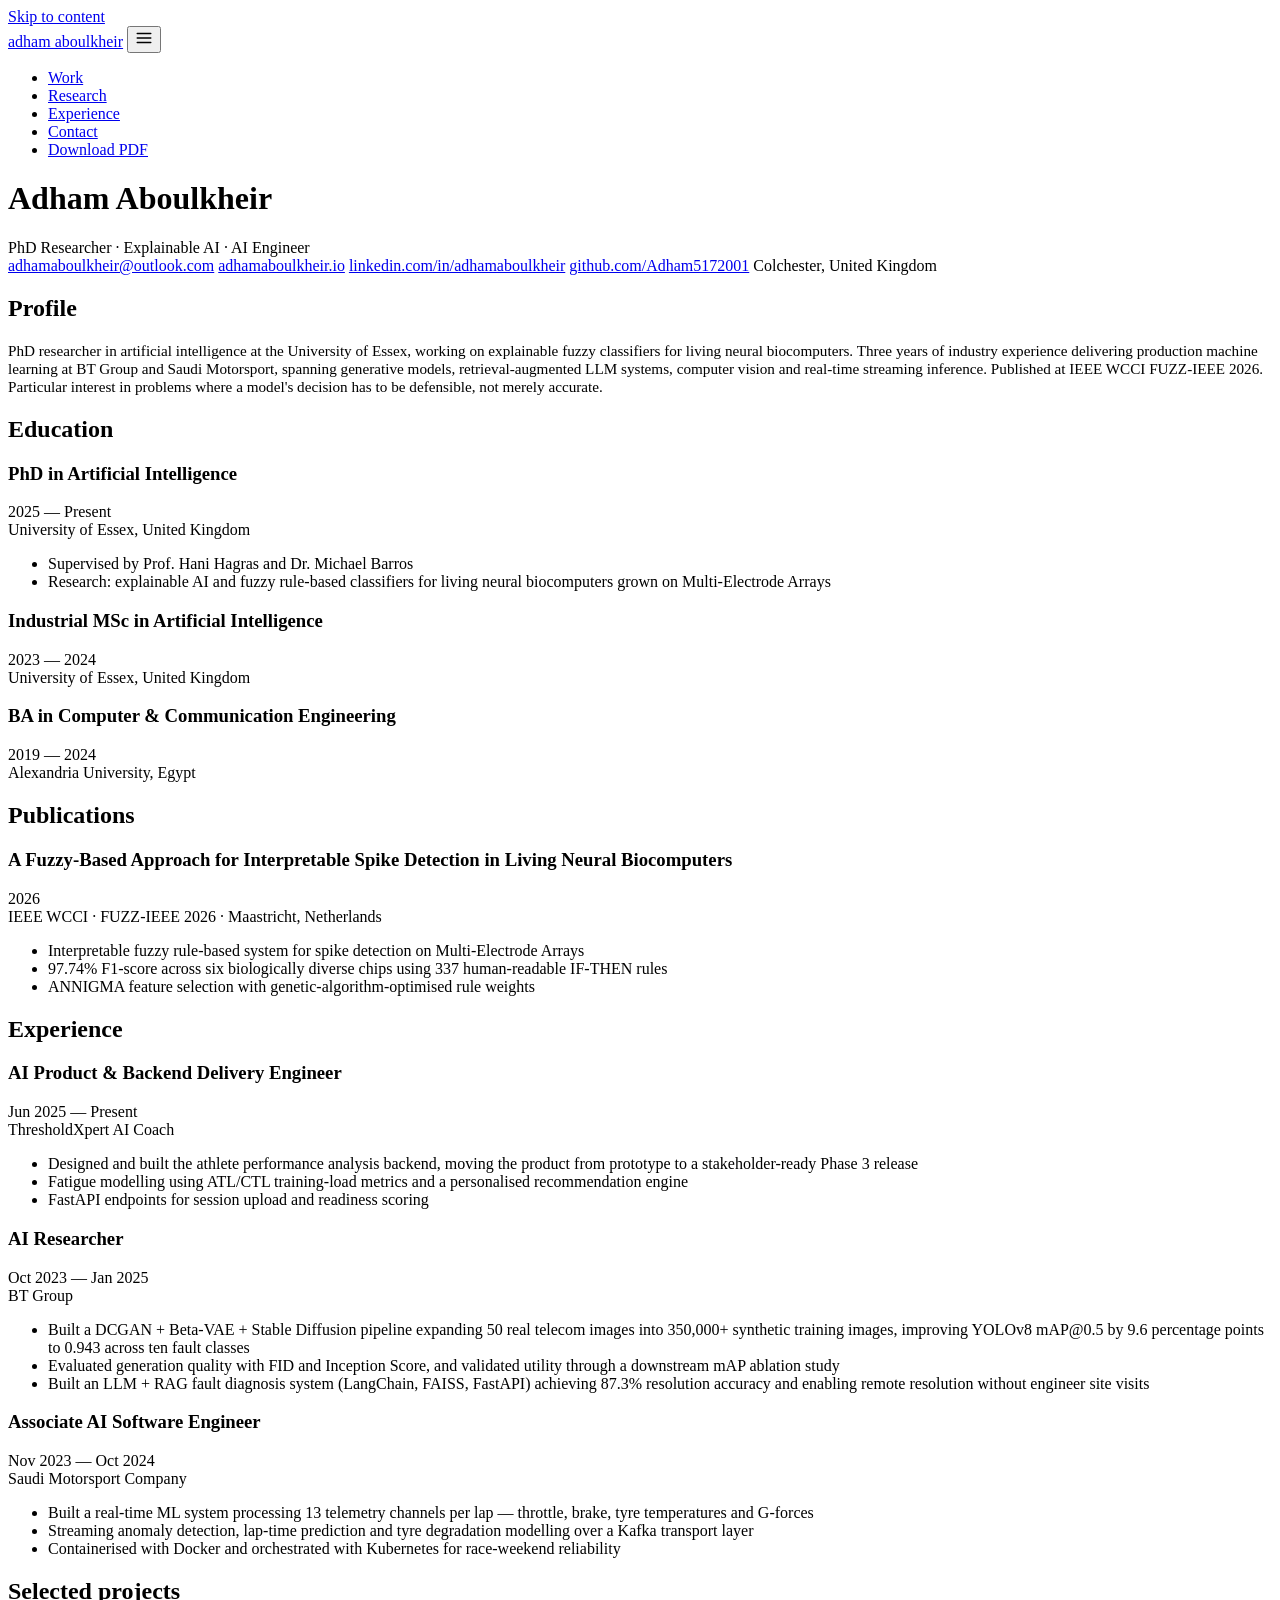
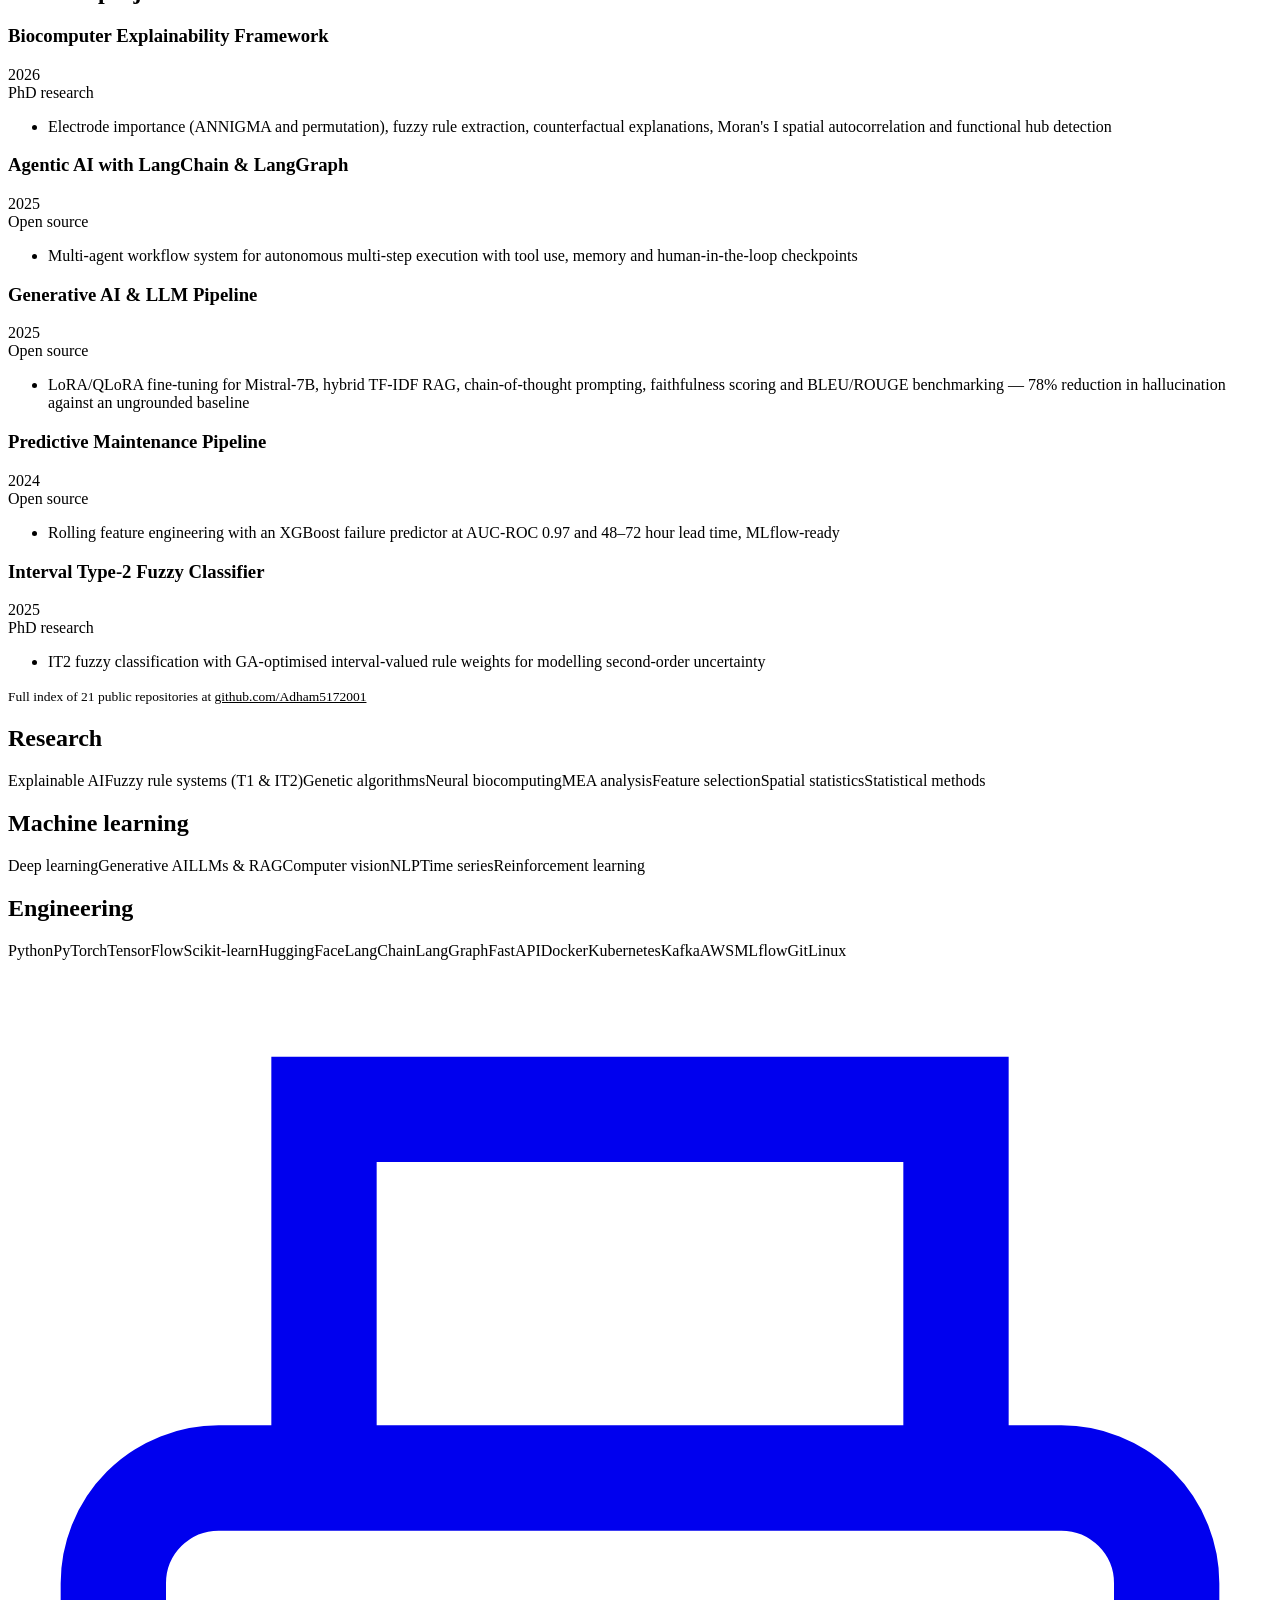
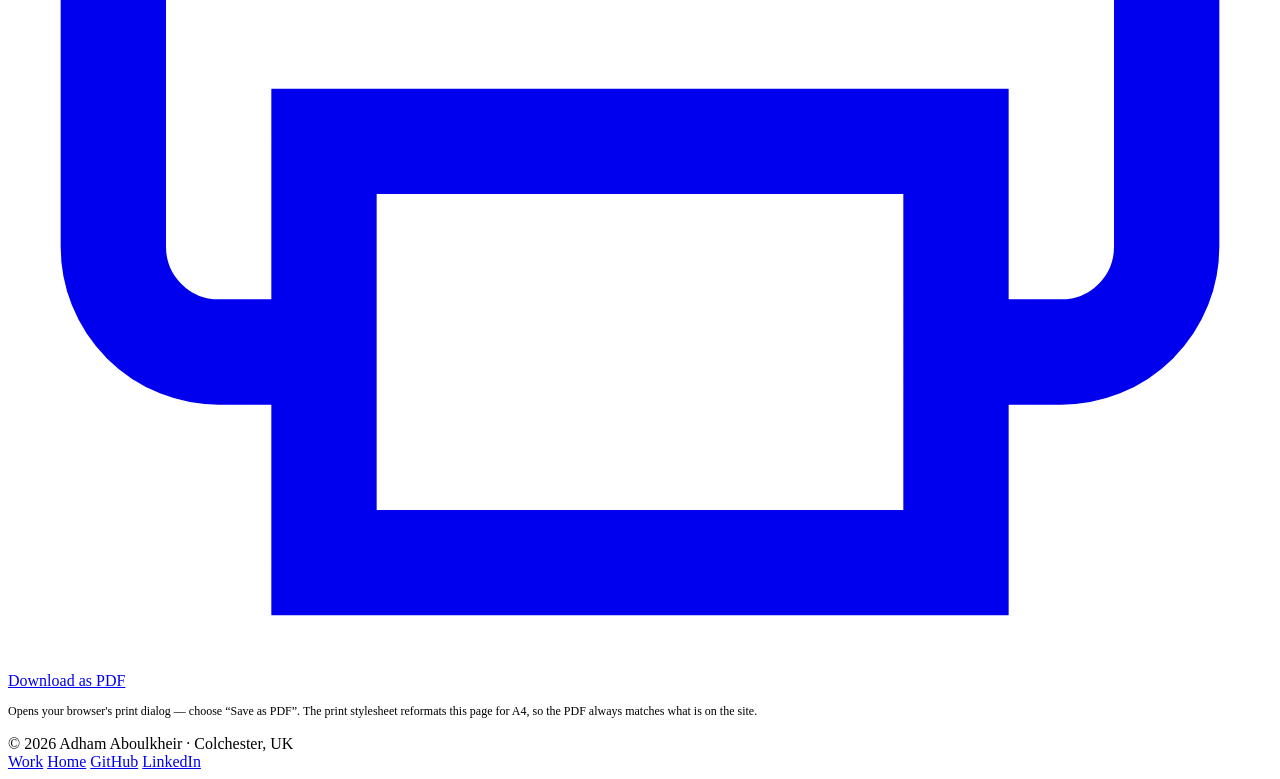
==== cv.html @ c164746c "Add portfolio site — root pages" ====
<!DOCTYPE html>
<html lang="en">
<head>
<meta charset="utf-8">
<meta name="viewport" content="width=device-width, initial-scale=1">
<title>Curriculum Vitae — Adham Aboulkheir</title>
<meta name="description" content="Curriculum vitae of Adham Aboulkheir — PhD researcher in explainable AI at the University of Essex, previously BT Group and Saudi Motorsport.">
<link rel="canonical" href="https://adhamaboulkheir.io/cv.html">
<meta name="theme-color" content="#0a0a0b">
<meta property="og:type" content="profile">
<meta property="og:title" content="Curriculum Vitae — Adham Aboulkheir">
<meta property="og:description" content="PhD researcher in explainable AI, University of Essex. Previously BT Group and Saudi Motorsport.">
<meta property="og:url" content="https://adhamaboulkheir.io/cv.html">
<meta property="og:image" content="https://adhamaboulkheir.io/assets/og.png">
<meta name="twitter:card" content="summary_large_image">
<link rel="icon" href="assets/favicon.svg" type="image/svg+xml">
<link rel="preconnect" href="https://fonts.googleapis.com">
<link rel="preconnect" href="https://fonts.gstatic.com" crossorigin>
<link href="https://fonts.googleapis.com/css2?family=Archivo:wght@700;800&family=Inter:wght@400;500;600&family=JetBrains+Mono:wght@400;500&display=swap" rel="stylesheet">
<link rel="stylesheet" href="assets/style.css">
</head>
<body>
<a class="skip" href="#main">Skip to content</a>

<header class="nav">
  <div class="wrap nav-in">
    <a class="logo" href="index.html"><span class="dot"></span>adham aboulkheir</a>
    <button class="burger" aria-label="Toggle menu" aria-expanded="false">
      <svg width="18" height="18" viewBox="0 0 24 24" fill="none" stroke="currentColor" stroke-width="2" stroke-linecap="round"><path d="M3 6h18M3 12h18M3 18h18"/></svg>
    </button>
    <ul class="nav-links">
      <li><a href="index.html#work">Work</a></li>
      <li><a href="index.html#research">Research</a></li>
      <li><a href="index.html#experience">Experience</a></li>
      <li><a href="index.html#contact">Contact</a></li>
      <li><a class="nav-cta" href="#" id="printcv">Download PDF</a></li>
    </ul>
  </div>
</header>

<main id="main" class="wrap cv">

  <div class="cv__head">
    <div>
      <h1>Adham Aboulkheir</h1>
      <div class="sub">PhD Researcher · Explainable AI · AI Engineer</div>
    </div>
    <div class="cv__contact">
      <a href="mailto:adhamaboulkheir@outlook.com">adhamaboulkheir@outlook.com</a>
      <a href="https://adhamaboulkheir.io">adhamaboulkheir.io</a>
      <a href="https://www.linkedin.com/in/adhamaboulkheir">linkedin.com/in/adhamaboulkheir</a>
      <a href="https://github.com/Adham5172001">github.com/Adham5172001</a>
      <span>Colchester, United Kingdom</span>
    </div>
  </div>

  <!-- PROFILE -->
  <section class="cv__grid">
    <h2>Profile</h2>
    <div>
      <p style="color:var(--ink-2);font-size:15.2px">PhD researcher in artificial intelligence at the University of Essex, working on explainable fuzzy classifiers for living neural biocomputers. Three years of industry experience delivering production machine learning at BT Group and Saudi Motorsport, spanning generative models, retrieval-augmented LLM systems, computer vision and real-time streaming inference. Published at IEEE WCCI FUZZ-IEEE 2026. Particular interest in problems where a model's decision has to be defensible, not merely accurate.</p>
    </div>
  </section>

  <!-- EDUCATION -->
  <section class="cv__grid">
    <h2>Education</h2>
    <div>
      <div class="cv__entry">
        <div class="top"><h3>PhD in Artificial Intelligence</h3><span class="when">2025 — Present</span></div>
        <div class="org">University of Essex, United Kingdom</div>
        <ul>
          <li>Supervised by Prof. Hani Hagras and Dr. Michael Barros</li>
          <li>Research: explainable AI and fuzzy rule-based classifiers for living neural biocomputers grown on Multi-Electrode Arrays</li>
        </ul>
      </div>
      <div class="cv__entry">
        <div class="top"><h3>Industrial MSc in Artificial Intelligence</h3><span class="when">2023 — 2024</span></div>
        <div class="org">University of Essex, United Kingdom</div>
      </div>
      <div class="cv__entry">
        <div class="top"><h3>BA in Computer &amp; Communication Engineering</h3><span class="when">2019 — 2024</span></div>
        <div class="org">Alexandria University, Egypt</div>
      </div>
    </div>
  </section>

  <!-- PUBLICATIONS -->
  <section class="cv__grid">
    <h2>Publications</h2>
    <div>
      <div class="cv__entry">
        <div class="top"><h3>A Fuzzy-Based Approach for Interpretable Spike Detection in Living Neural Biocomputers</h3><span class="when">2026</span></div>
        <div class="org">IEEE WCCI · FUZZ-IEEE 2026 · Maastricht, Netherlands</div>
        <ul>
          <li>Interpretable fuzzy rule-based system for spike detection on Multi-Electrode Arrays</li>
          <li>97.74% F1-score across six biologically diverse chips using 337 human-readable IF-THEN rules</li>
          <li>ANNIGMA feature selection with genetic-algorithm-optimised rule weights</li>
        </ul>
      </div>
    </div>
  </section>

  <!-- EXPERIENCE -->
  <section class="cv__grid">
    <h2>Experience</h2>
    <div>
      <div class="cv__entry">
        <div class="top"><h3>AI Product &amp; Backend Delivery Engineer</h3><span class="when">Jun 2025 — Present</span></div>
        <div class="org">ThresholdXpert AI Coach</div>
        <ul>
          <li>Designed and built the athlete performance analysis backend, moving the product from prototype to a stakeholder-ready Phase 3 release</li>
          <li>Fatigue modelling using ATL/CTL training-load metrics and a personalised recommendation engine</li>
          <li>FastAPI endpoints for session upload and readiness scoring</li>
        </ul>
      </div>

      <div class="cv__entry">
        <div class="top"><h3>AI Researcher</h3><span class="when">Oct 2023 — Jan 2025</span></div>
        <div class="org">BT Group</div>
        <ul>
          <li>Built a DCGAN + Beta-VAE + Stable Diffusion pipeline expanding 50 real telecom images into 350,000+ synthetic training images, improving YOLOv8 mAP@0.5 by 9.6 percentage points to 0.943 across ten fault classes</li>
          <li>Evaluated generation quality with FID and Inception Score, and validated utility through a downstream mAP ablation study</li>
          <li>Built an LLM + RAG fault diagnosis system (LangChain, FAISS, FastAPI) achieving 87.3% resolution accuracy and enabling remote resolution without engineer site visits</li>
        </ul>
      </div>

      <div class="cv__entry">
        <div class="top"><h3>Associate AI Software Engineer</h3><span class="when">Nov 2023 — Oct 2024</span></div>
        <div class="org">Saudi Motorsport Company</div>
        <ul>
          <li>Built a real-time ML system processing 13 telemetry channels per lap — throttle, brake, tyre temperatures and G-forces</li>
          <li>Streaming anomaly detection, lap-time prediction and tyre degradation modelling over a Kafka transport layer</li>
          <li>Containerised with Docker and orchestrated with Kubernetes for race-weekend reliability</li>
        </ul>
      </div>
    </div>
  </section>

  <!-- SELECTED PROJECTS -->
  <section class="cv__grid">
    <h2>Selected projects</h2>
    <div>
      <div class="cv__entry">
        <div class="top"><h3>Biocomputer Explainability Framework</h3><span class="when">2026</span></div>
        <div class="org">PhD research</div>
        <ul><li>Electrode importance (ANNIGMA and permutation), fuzzy rule extraction, counterfactual explanations, Moran's I spatial autocorrelation and functional hub detection</li></ul>
      </div>
      <div class="cv__entry">
        <div class="top"><h3>Agentic AI with LangChain &amp; LangGraph</h3><span class="when">2025</span></div>
        <div class="org">Open source</div>
        <ul><li>Multi-agent workflow system for autonomous multi-step execution with tool use, memory and human-in-the-loop checkpoints</li></ul>
      </div>
      <div class="cv__entry">
        <div class="top"><h3>Generative AI &amp; LLM Pipeline</h3><span class="when">2025</span></div>
        <div class="org">Open source</div>
        <ul><li>LoRA/QLoRA fine-tuning for Mistral-7B, hybrid TF-IDF RAG, chain-of-thought prompting, faithfulness scoring and BLEU/ROUGE benchmarking — 78% reduction in hallucination against an ungrounded baseline</li></ul>
      </div>
      <div class="cv__entry">
        <div class="top"><h3>Predictive Maintenance Pipeline</h3><span class="when">2024</span></div>
        <div class="org">Open source</div>
        <ul><li>Rolling feature engineering with an XGBoost failure predictor at AUC-ROC 0.97 and 48–72 hour lead time, MLflow-ready</li></ul>
      </div>
      <div class="cv__entry">
        <div class="top"><h3>Interval Type-2 Fuzzy Classifier</h3><span class="when">2025</span></div>
        <div class="org">PhD research</div>
        <ul><li>IT2 fuzzy classification with GA-optimised interval-valued rule weights for modelling second-order uncertainty</li></ul>
      </div>
      <p style="margin-top:18px;color:var(--ink-3);font-size:13.5px">Full index of 21 public repositories at <a href="https://github.com/Adham5172001" style="color:var(--acid)">github.com/Adham5172001</a></p>
    </div>
  </section>

  <!-- SKILLS -->
  <section class="cv__grid">
    <h2>Research</h2>
    <div class="cv__inline">
      <span>Explainable AI</span><span>Fuzzy rule systems (T1 &amp; IT2)</span><span>Genetic algorithms</span><span>Neural biocomputing</span><span>MEA analysis</span><span>Feature selection</span><span>Spatial statistics</span><span>Statistical methods</span>
    </div>
  </section>

  <section class="cv__grid">
    <h2>Machine learning</h2>
    <div class="cv__inline">
      <span>Deep learning</span><span>Generative AI</span><span>LLMs &amp; RAG</span><span>Computer vision</span><span>NLP</span><span>Time series</span><span>Reinforcement learning</span>
    </div>
  </section>

  <section class="cv__grid">
    <h2>Engineering</h2>
    <div class="cv__inline">
      <span>Python</span><span>PyTorch</span><span>TensorFlow</span><span>Scikit-learn</span><span>HuggingFace</span><span>LangChain</span><span>LangGraph</span><span>FastAPI</span><span>Docker</span><span>Kubernetes</span><span>Kafka</span><span>AWS</span><span>MLflow</span><span>Git</span><span>Linux</span>
    </div>
  </section>

  <p class="no-print" style="margin-top:44px">
    <a class="btn btn--fill" href="#" id="printcv2">
      <svg viewBox="0 0 24 24" fill="none" stroke="currentColor" stroke-width="2" stroke-linecap="round"><path d="M6 9V2h12v7M6 18H4a2 2 0 0 1-2-2v-5a2 2 0 0 1 2-2h16a2 2 0 0 1 2 2v5a2 2 0 0 1-2 2h-2M6 14h12v8H6z"/></svg>
      Download as PDF
    </a>
    <span class="mono" style="display:block;margin-top:14px;font-size:12px;color:var(--ink-3)">Opens your browser's print dialog — choose “Save as PDF”. The print stylesheet reformats this page for A4, so the PDF always matches what is on the site.</span>
  </p>

</main>

<footer class="foot">
  <div class="wrap foot__in">
    <span>© <span data-year>2026</span> Adham Aboulkheir · Colchester, UK</span>
    <nav>
      <a href="index.html#work">Work</a>
      <a href="index.html">Home</a>
      <a href="https://github.com/Adham5172001" target="_blank" rel="noopener">GitHub</a>
      <a href="https://www.linkedin.com/in/adhamaboulkheir" target="_blank" rel="noopener">LinkedIn</a>
    </nav>
  </div>
</footer>

<script src="assets/app.js"></script>
<script>
['printcv','printcv2'].forEach(function(id){
  var el = document.getElementById(id);
  if (el) el.addEventListener('click', function(e){ e.preventDefault(); window.print(); });
});
</script>
</body>
</html>
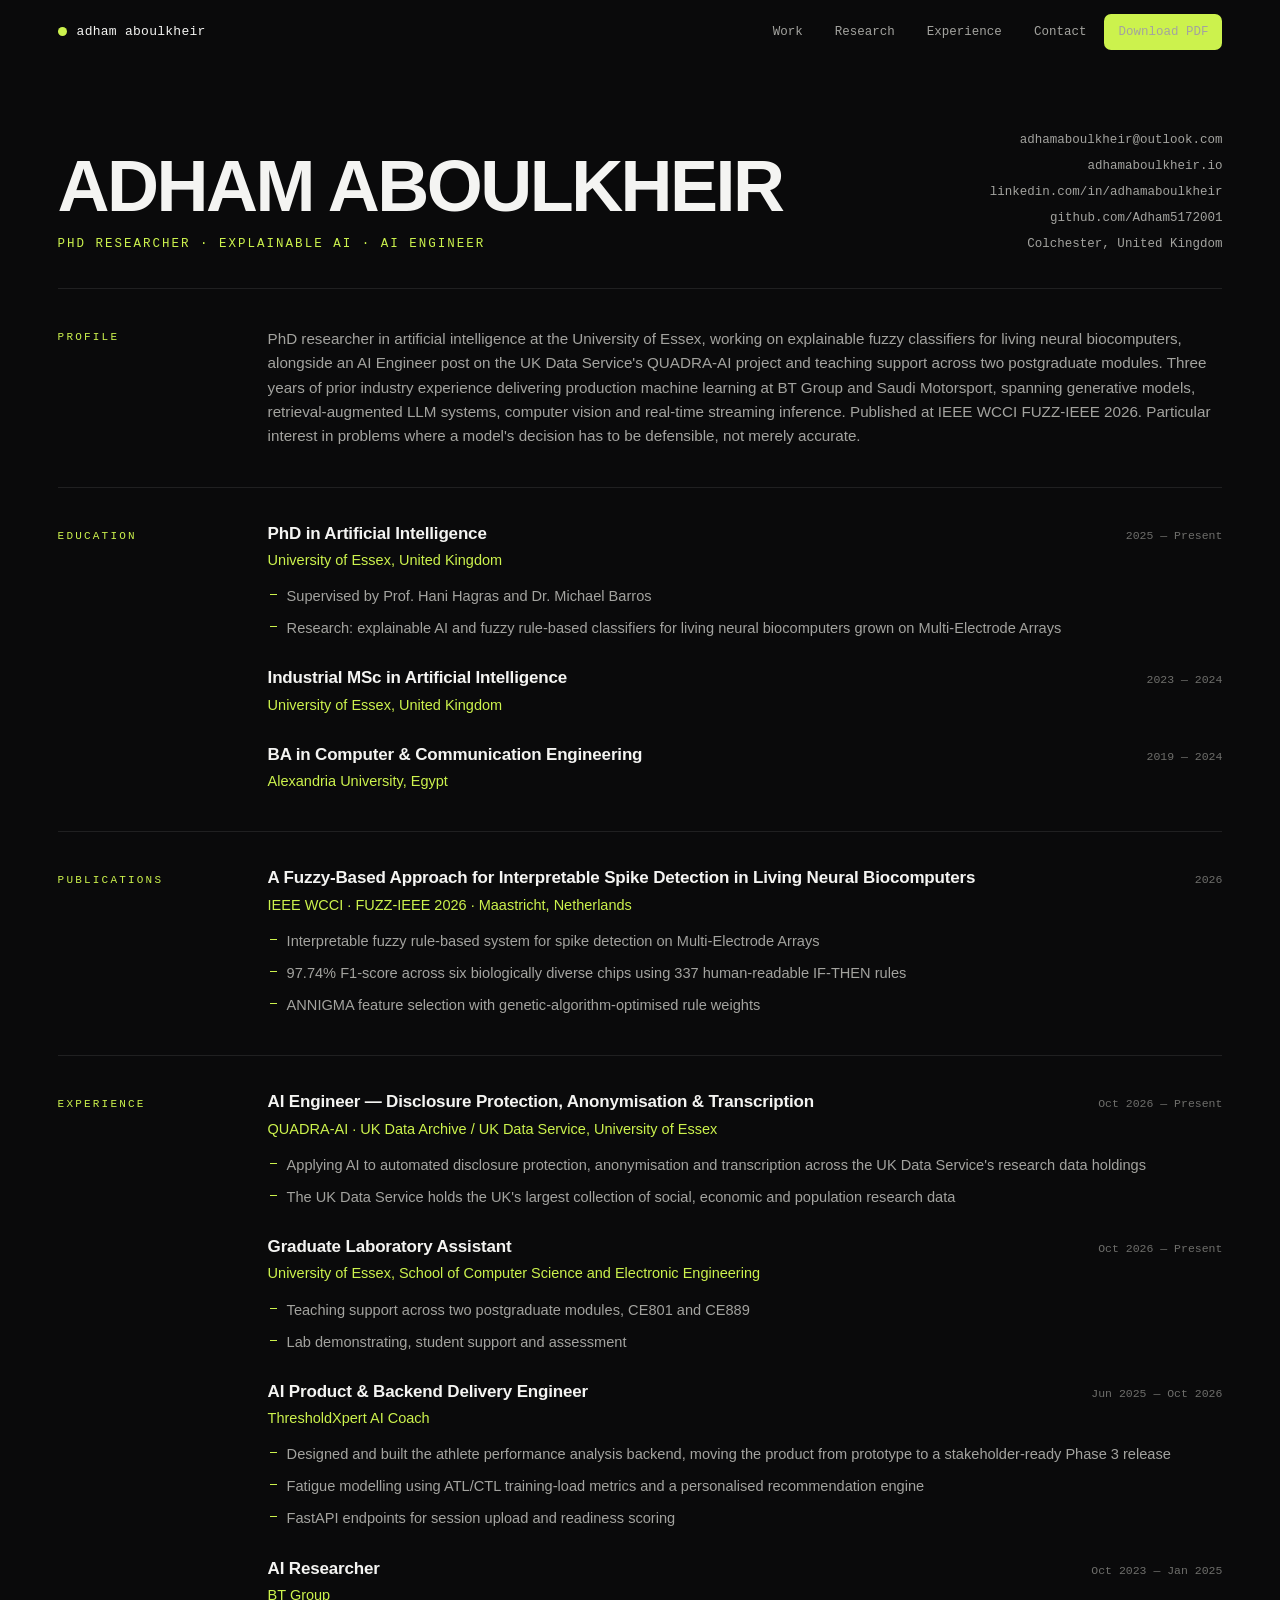
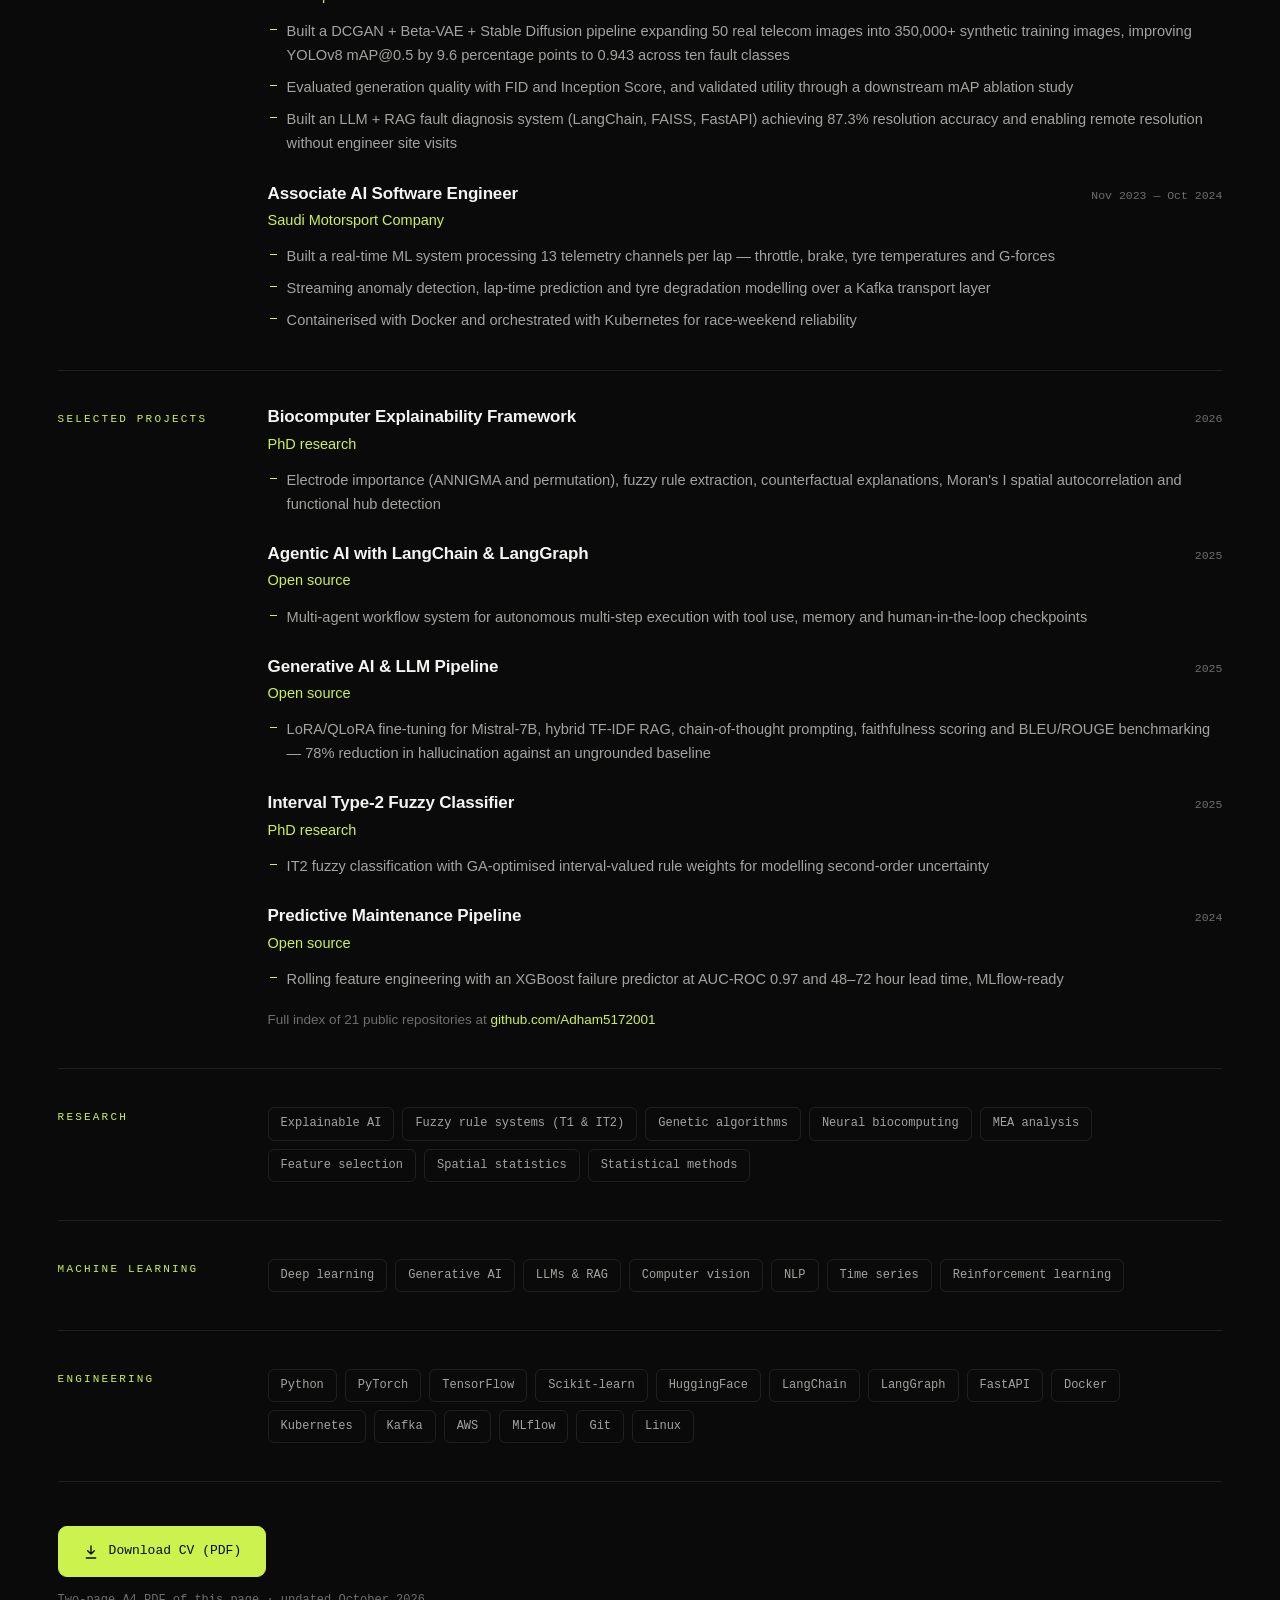
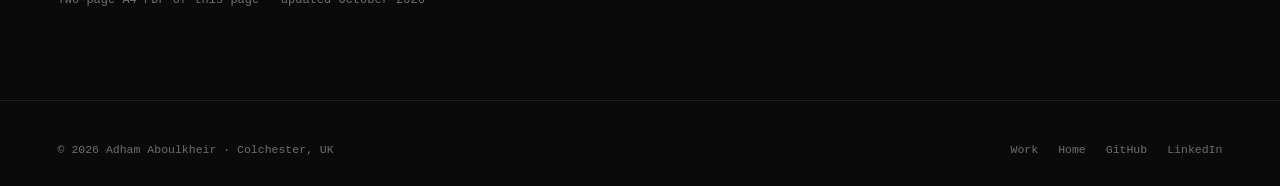
==== commit e6258841: "New roles (QUADRA-AI, GLA), contact card redesign, downloadable CV PDF" ====
--- a/cv.html
+++ b/cv.html
@@ -33,7 +33,7 @@
       <li><a href="index.html#research">Research</a></li>
       <li><a href="index.html#experience">Experience</a></li>
       <li><a href="index.html#contact">Contact</a></li>
-      <li><a class="nav-cta" href="#" id="printcv">Download PDF</a></li>
+      <li><a class="nav-cta" href="Adham_Aboulkheir_CV.pdf" download>Download PDF</a></li>
     </ul>
   </div>
 </header>
@@ -58,7 +58,7 @@
   <section class="cv__grid">
     <h2>Profile</h2>
     <div>
-      <p style="color:var(--ink-2);font-size:15.2px">PhD researcher in artificial intelligence at the University of Essex, working on explainable fuzzy classifiers for living neural biocomputers. Three years of industry experience delivering production machine learning at BT Group and Saudi Motorsport, spanning generative models, retrieval-augmented LLM systems, computer vision and real-time streaming inference. Published at IEEE WCCI FUZZ-IEEE 2026. Particular interest in problems where a model's decision has to be defensible, not merely accurate.</p>
+      <p style="color:var(--ink-2);font-size:15.2px">PhD researcher in artificial intelligence at the University of Essex, working on explainable fuzzy classifiers for living neural biocomputers, alongside an AI Engineer post on the UK Data Service's QUADRA-AI project and teaching support across two postgraduate modules. Three years of prior industry experience delivering production machine learning at BT Group and Saudi Motorsport, spanning generative models, retrieval-augmented LLM systems, computer vision and real-time streaming inference. Published at IEEE WCCI FUZZ-IEEE 2026. Particular interest in problems where a model's decision has to be defensible, not merely accurate.</p>
     </div>
   </section>
 
@@ -106,7 +106,25 @@
     <h2>Experience</h2>
     <div>
       <div class="cv__entry">
-        <div class="top"><h3>AI Product &amp; Backend Delivery Engineer</h3><span class="when">Jun 2025 — Present</span></div>
+        <div class="top"><h3>AI Engineer — Disclosure Protection, Anonymisation &amp; Transcription</h3><span class="when">Oct 2026 — Present</span></div>
+        <div class="org">QUADRA-AI · UK Data Archive / UK Data Service, University of Essex</div>
+        <ul>
+          <li>Applying AI to automated disclosure protection, anonymisation and transcription across the UK Data Service's research data holdings</li>
+          <li>The UK Data Service holds the UK's largest collection of social, economic and population research data</li>
+        </ul>
+      </div>
+
+      <div class="cv__entry">
+        <div class="top"><h3>Graduate Laboratory Assistant</h3><span class="when">Oct 2026 — Present</span></div>
+        <div class="org">University of Essex, School of Computer Science and Electronic Engineering</div>
+        <ul>
+          <li>Teaching support across two postgraduate modules, CE801 and CE889</li>
+          <li>Lab demonstrating, student support and assessment</li>
+        </ul>
+      </div>
+
+      <div class="cv__entry">
+        <div class="top"><h3>AI Product &amp; Backend Delivery Engineer</h3><span class="when">Jun 2025 — Oct 2026</span></div>
         <div class="org">ThresholdXpert AI Coach</div>
         <ul>
           <li>Designed and built the athlete performance analysis backend, moving the product from prototype to a stakeholder-ready Phase 3 release</li>
@@ -157,15 +175,15 @@
         <ul><li>LoRA/QLoRA fine-tuning for Mistral-7B, hybrid TF-IDF RAG, chain-of-thought prompting, faithfulness scoring and BLEU/ROUGE benchmarking — 78% reduction in hallucination against an ungrounded baseline</li></ul>
       </div>
       <div class="cv__entry">
+        <div class="top"><h3>Interval Type-2 Fuzzy Classifier</h3><span class="when">2025</span></div>
+        <div class="org">PhD research</div>
+        <ul><li>IT2 fuzzy classification with GA-optimised interval-valued rule weights for modelling second-order uncertainty</li></ul>
+      </div>
+      <div class="cv__entry">
         <div class="top"><h3>Predictive Maintenance Pipeline</h3><span class="when">2024</span></div>
         <div class="org">Open source</div>
         <ul><li>Rolling feature engineering with an XGBoost failure predictor at AUC-ROC 0.97 and 48–72 hour lead time, MLflow-ready</li></ul>
       </div>
-      <div class="cv__entry">
-        <div class="top"><h3>Interval Type-2 Fuzzy Classifier</h3><span class="when">2025</span></div>
-        <div class="org">PhD research</div>
-        <ul><li>IT2 fuzzy classification with GA-optimised interval-valued rule weights for modelling second-order uncertainty</li></ul>
-      </div>
       <p style="margin-top:18px;color:var(--ink-3);font-size:13.5px">Full index of 21 public repositories at <a href="https://github.com/Adham5172001" style="color:var(--acid)">github.com/Adham5172001</a></p>
     </div>
   </section>
@@ -193,11 +211,11 @@
   </section>
 
   <p class="no-print" style="margin-top:44px">
-    <a class="btn btn--fill" href="#" id="printcv2">
-      <svg viewBox="0 0 24 24" fill="none" stroke="currentColor" stroke-width="2" stroke-linecap="round"><path d="M6 9V2h12v7M6 18H4a2 2 0 0 1-2-2v-5a2 2 0 0 1 2-2h16a2 2 0 0 1 2 2v5a2 2 0 0 1-2 2h-2M6 14h12v8H6z"/></svg>
-      Download as PDF
+    <a class="btn btn--fill" href="Adham_Aboulkheir_CV.pdf" download>
+      <svg viewBox="0 0 24 24" fill="none" stroke="currentColor" stroke-width="2" stroke-linecap="round" stroke-linejoin="round"><path d="M12 3v12M7 10l5 5 5-5M5 21h14"/></svg>
+      Download CV (PDF)
     </a>
-    <span class="mono" style="display:block;margin-top:14px;font-size:12px;color:var(--ink-3)">Opens your browser's print dialog — choose “Save as PDF”. The print stylesheet reformats this page for A4, so the PDF always matches what is on the site.</span>
+    <span class="mono" style="display:block;margin-top:14px;font-size:12px;color:var(--ink-3)">Two-page A4 PDF of this page · updated October 2026</span>
   </p>
 
 </main>
@@ -215,11 +233,5 @@
 </footer>
 
 <script src="assets/app.js"></script>
-<script>
-['printcv','printcv2'].forEach(function(id){
-  var el = document.getElementById(id);
-  if (el) el.addEventListener('click', function(e){ e.preventDefault(); window.print(); });
-});
-</script>
 </body>
 </html>
--- a/assets/style.css
+++ b/assets/style.css
@@ -0,0 +1,448 @@
+/* ============================================================
+   adhamaboulkheir.io — design system
+   ============================================================ */
+
+:root{
+  /* canvas */
+  --bg:#0a0a0b;
+  --bg-elev:#111113;
+  --bg-elev-2:#17171a;
+  --hair:rgba(255,255,255,.09);
+  --hair-strong:rgba(255,255,255,.18);
+
+  /* ink */
+  --ink:#f4f4f2;
+  --ink-2:#a3a39f;
+  --ink-3:#6e6e6b;
+
+  /* accent */
+  --acid:#ccf24d;
+  --acid-dim:#8fae2b;
+  --acid-glow:rgba(204,242,77,.14);
+
+  /* type */
+  --display:"Archivo",-apple-system,sans-serif;
+  --body:"Inter",-apple-system,sans-serif;
+  --mono:"JetBrains Mono",ui-monospace,SFMono-Regular,monospace;
+
+  /* metrics */
+  --gutter:clamp(20px,4.5vw,64px);
+  --max:1400px;
+  --ease:cubic-bezier(.2,.7,.25,1);
+}
+
+*,*::before,*::after{box-sizing:border-box}
+html{scroll-behavior:smooth;-webkit-text-size-adjust:100%}
+body{
+  margin:0;background:var(--bg);color:var(--ink);
+  font-family:var(--body);font-size:16px;line-height:1.6;
+  -webkit-font-smoothing:antialiased;text-rendering:optimizeLegibility;
+  overflow-x:hidden;
+}
+img{max-width:100%;display:block}
+a{color:inherit;text-decoration:none}
+button{font:inherit}
+::selection{background:var(--acid);color:#0a0a0b}
+
+h1,h2,h3,h4{font-family:var(--display);font-weight:800;letter-spacing:-.035em;line-height:.98;margin:0}
+p{margin:0}
+ul,ol{margin:0;padding:0}
+
+.wrap{width:100%;max-width:var(--max);margin-inline:auto;padding-inline:var(--gutter)}
+.mono{font-family:var(--mono)}
+.acid{color:var(--acid)}
+
+/* skip link */
+.skip{position:absolute;left:-9999px;top:0;z-index:200;background:var(--acid);color:#0a0a0b;padding:10px 18px;font-family:var(--mono);font-size:13px}
+.skip:focus{left:12px;top:12px}
+:focus-visible{outline:2px solid var(--acid);outline-offset:3px;border-radius:3px}
+
+/* ============================================================
+   label / eyebrow
+   ============================================================ */
+.label{
+  display:inline-flex;align-items:center;gap:12px;
+  font-family:var(--mono);font-size:11px;letter-spacing:.24em;
+  text-transform:uppercase;color:var(--ink-3);
+}
+.label::before{content:"";width:26px;height:1px;background:var(--acid);flex:none}
+.label .idx{color:var(--acid)}
+
+/* ============================================================
+   nav
+   ============================================================ */
+.nav{
+  position:fixed;top:0;left:0;right:0;z-index:100;
+  border-bottom:1px solid transparent;
+  transition:background .35s var(--ease),border-color .35s var(--ease),backdrop-filter .35s;
+}
+.nav.stuck{background:rgba(10,10,11,.78);backdrop-filter:blur(16px) saturate(1.4);border-bottom-color:var(--hair)}
+.nav-in{display:flex;align-items:center;justify-content:space-between;height:64px}
+.logo{display:flex;align-items:center;gap:10px;font-family:var(--mono);font-size:13px;letter-spacing:.02em;color:var(--ink)}
+.logo .dot{width:9px;height:9px;border-radius:50%;background:var(--acid);flex:none;animation:ping 2.6s var(--ease) infinite}
+@keyframes ping{0%{box-shadow:0 0 0 0 rgba(204,242,77,.45)}70%,100%{box-shadow:0 0 0 9px rgba(204,242,77,0)}}
+.nav-links{display:flex;align-items:center;gap:4px;list-style:none}
+.nav-links a{
+  position:relative;display:block;padding:8px 14px;border-radius:7px;
+  font-family:var(--mono);font-size:12.5px;color:var(--ink-2);
+  transition:color .2s,background .2s;
+}
+.nav-links a:hover,.nav-links a[aria-current="page"]{color:var(--ink);background:rgba(255,255,255,.05)}
+.nav-cta{
+  display:inline-flex;align-items:center;gap:8px;padding:9px 16px;border-radius:8px;
+  background:var(--acid);color:#0a0a0b;font-family:var(--mono);font-size:12.5px;font-weight:500;
+  transition:transform .2s var(--ease),box-shadow .25s;
+}
+.nav-cta:hover{transform:translateY(-1px);box-shadow:0 6px 24px rgba(204,242,77,.24)}
+.burger{display:none;background:none;border:1px solid var(--hair);border-radius:8px;color:var(--ink);padding:9px 11px;cursor:pointer;line-height:0}
+
+/* ============================================================
+   buttons
+   ============================================================ */
+.btn{
+  display:inline-flex;align-items:center;gap:10px;
+  padding:14px 24px;border-radius:9px;border:1px solid var(--hair-strong);
+  font-family:var(--mono);font-size:13px;color:var(--ink);
+  transition:transform .22s var(--ease),background .25s,border-color .25s,box-shadow .25s;
+}
+.btn:hover{transform:translateY(-2px);background:rgba(255,255,255,.05);border-color:var(--ink-3)}
+.btn svg{width:16px;height:16px;flex:none}
+.btn--fill{background:var(--acid);color:#0a0a0b;border-color:var(--acid);font-weight:500}
+.btn--fill:hover{background:#dbff6a;border-color:#dbff6a;box-shadow:0 8px 30px rgba(204,242,77,.22)}
+
+/* ============================================================
+   hero
+   ============================================================ */
+.hero{position:relative;min-height:100svh;display:flex;flex-direction:column;justify-content:center;padding:120px 0 0;overflow:hidden}
+.hero__fx{position:absolute;inset:0;pointer-events:none}
+#lattice{position:absolute;inset:0;width:100%;height:100%;opacity:.55}
+.hero__grid{
+  position:absolute;inset:0;
+  background-image:linear-gradient(var(--hair) 1px,transparent 1px),linear-gradient(90deg,var(--hair) 1px,transparent 1px);
+  background-size:78px 78px;opacity:.5;
+  -webkit-mask-image:radial-gradient(ellipse 75% 65% at 40% 45%,#000 10%,transparent 72%);
+          mask-image:radial-gradient(ellipse 75% 65% at 40% 45%,#000 10%,transparent 72%);
+}
+.hero__glow{
+  position:absolute;width:60vw;height:60vw;max-width:800px;max-height:800px;
+  right:-12vw;top:-10vw;border-radius:50%;
+  background:radial-gradient(circle,rgba(204,242,77,.075),transparent 62%);
+  filter:blur(30px);
+}
+.hero .wrap{position:relative;z-index:2;width:100%}
+
+.hero h1{
+  font-size:clamp(52px,11.2vw,168px);
+  margin:26px 0 0;text-transform:uppercase;letter-spacing:-.045em;
+}
+.hero h1 .l2{display:block;color:transparent;-webkit-text-stroke:1.4px var(--ink-3)}
+.hero__role{
+  display:flex;flex-wrap:wrap;align-items:baseline;gap:10px 20px;margin-top:26px;
+  font-family:var(--mono);font-size:clamp(12px,1.15vw,14px);letter-spacing:.13em;text-transform:uppercase;color:var(--ink-2);
+}
+.hero__role b{color:var(--acid);font-weight:400}
+.hero__lede{max-width:58ch;margin-top:28px;font-size:clamp(16px,1.28vw,19px);color:var(--ink-2)}
+.hero__lede strong{color:var(--ink);font-weight:500}
+.hero__cta{display:flex;flex-wrap:wrap;gap:12px;margin-top:38px}
+
+.hero__metawrap{max-width:var(--max);margin-inline:auto;width:100%;position:relative;z-index:2}
+.hero__meta{
+  margin-top:auto;border-top:1px solid var(--hair);
+  display:grid;grid-template-columns:repeat(4,1fr);
+}
+.hero__meta div{padding:24px var(--gutter) 26px;border-left:1px solid var(--hair)}
+.hero__meta div:first-child{border-left:0}
+.hero__meta b{display:block;font-family:var(--display);font-weight:800;font-size:clamp(20px,2.5vw,32px);letter-spacing:-.03em;color:var(--ink)}
+.hero__meta span{display:block;margin-top:6px;font-family:var(--mono);font-size:10.5px;letter-spacing:.16em;text-transform:uppercase;color:var(--ink-3)}
+
+/* ticker */
+.ticker{position:relative;z-index:2;border-block:1px solid var(--hair);overflow:hidden;background:var(--bg-elev);padding:13px 0}
+.ticker__track{display:flex;width:max-content;animation:slide 46s linear infinite}
+.ticker:hover .ticker__track{animation-play-state:paused}
+@keyframes slide{to{transform:translateX(-50%)}}
+.ticker span{
+  font-family:var(--mono);font-size:11.5px;letter-spacing:.2em;text-transform:uppercase;color:var(--ink-3);
+  padding:0 26px;white-space:nowrap;display:inline-flex;align-items:center;gap:26px;
+}
+.ticker span::after{content:"";width:4px;height:4px;border-radius:50%;background:var(--acid-dim);flex:none}
+
+/* ============================================================
+   sections
+   ============================================================ */
+.sec{padding:clamp(88px,11vw,150px) 0;position:relative}
+.sec--alt{background:linear-gradient(180deg,var(--bg),#0c0c0e 45%,var(--bg))}
+.sec__head{max-width:70ch}
+.sec h2{font-size:clamp(38px,6.2vw,84px);margin-top:22px;text-transform:uppercase}
+.sec__head p{margin-top:24px;color:var(--ink-2);font-size:clamp(16px,1.2vw,18px);max-width:62ch}
+
+.rise{opacity:0;transform:translateY(30px);transition:opacity .8s var(--ease),transform .8s var(--ease)}
+.rise.on{opacity:1;transform:none}
+
+/* ============================================================
+   selected work — full-bleed rows
+   ============================================================ */
+.rows{margin-top:56px;border-top:1px solid var(--hair)}
+.row{
+  position:relative;display:grid;
+  grid-template-columns:78px minmax(0,1fr) 190px 46px;
+  align-items:center;gap:28px;
+  padding:32px 4px;border-bottom:1px solid var(--hair);
+  transition:padding-left .4s var(--ease),background .4s var(--ease);
+}
+.row::before{
+  content:"";position:absolute;left:0;top:0;bottom:0;width:0;
+  background:linear-gradient(90deg,var(--acid-glow),transparent 70%);
+  transition:width .5s var(--ease);
+}
+.row:hover{padding-left:24px}
+.row:hover::before{width:100%}
+.row__no{font-family:var(--mono);font-size:12px;color:var(--ink-3);position:relative}
+.row__main{position:relative;min-width:0}
+.row__title{font-family:var(--display);font-weight:700;font-size:clamp(21px,2.6vw,34px);letter-spacing:-.03em;line-height:1.1;transition:color .3s}
+.row:hover .row__title{color:var(--acid)}
+.row__sub{margin-top:10px;color:var(--ink-2);font-size:14.5px;max-width:72ch;line-height:1.6}
+.row__tags{display:flex;flex-wrap:wrap;gap:7px;margin-top:14px}
+.chip{font-family:var(--mono);font-size:10.5px;letter-spacing:.06em;padding:4px 9px;border:1px solid var(--hair);border-radius:5px;color:var(--ink-3)}
+.row__metric{position:relative;text-align:right}
+.row__metric b{display:block;font-family:var(--display);font-weight:800;font-size:clamp(19px,2.1vw,26px);letter-spacing:-.03em;color:var(--acid)}
+.row__metric span{display:block;margin-top:5px;font-family:var(--mono);font-size:10px;letter-spacing:.13em;text-transform:uppercase;color:var(--ink-3)}
+.row__go{position:relative;display:grid;place-items:center;width:44px;height:44px;border:1px solid var(--hair);border-radius:50%;color:var(--ink-2);transition:.35s var(--ease)}
+.row:hover .row__go{background:var(--acid);border-color:var(--acid);color:#0a0a0b;transform:rotate(45deg)}
+.row__go svg{width:16px;height:16px}
+
+/* ============================================================
+   repo grid (secondary projects)
+   ============================================================ */
+.filters{display:flex;flex-wrap:wrap;gap:8px;margin:48px 0 30px}
+.filters button{
+  font-family:var(--mono);font-size:12px;padding:8px 17px;border-radius:7px;
+  border:1px solid var(--hair);background:transparent;color:var(--ink-2);cursor:pointer;transition:.22s;
+}
+.filters button:hover{border-color:var(--hair-strong);color:var(--ink)}
+.filters button[aria-pressed="true"]{background:var(--acid);border-color:var(--acid);color:#0a0a0b}
+.repos{display:grid;grid-template-columns:repeat(auto-fill,minmax(316px,1fr));gap:1px;background:var(--hair);border:1px solid var(--hair);border-radius:12px;overflow:hidden}
+.repo{display:flex;flex-direction:column;background:var(--bg);padding:26px;transition:background .3s var(--ease)}
+.repo:hover{background:var(--bg-elev-2)}
+.repo__top{display:flex;align-items:center;justify-content:space-between;gap:14px}
+.repo__yr{font-family:var(--mono);font-size:11px;color:var(--ink-3)}
+.repo__arw{color:var(--ink-3);opacity:0;transform:translate(-4px,4px);transition:.3s var(--ease);line-height:0}
+.repo:hover .repo__arw{opacity:1;transform:none;color:var(--acid)}
+.repo h3{font-family:var(--body);font-weight:600;font-size:16.5px;letter-spacing:0;line-height:1.4;margin-top:14px}
+.repo p{margin-top:11px;font-size:13.8px;color:var(--ink-2);line-height:1.62;flex:1}
+.repo .row__tags{margin-top:18px}
+
+/* ============================================================
+   paper
+   ============================================================ */
+.paper{
+  margin-top:48px;position:relative;
+  border:1px solid var(--hair);border-radius:14px;overflow:hidden;
+  background:linear-gradient(135deg,rgba(204,242,77,.05),transparent 46%),var(--bg-elev);
+}
+.paper__bar{height:3px;background:linear-gradient(90deg,var(--acid),transparent)}
+.paper__in{padding:clamp(26px,3.6vw,48px)}
+.paper__venue{display:flex;flex-wrap:wrap;align-items:center;gap:10px 16px;font-family:var(--mono);font-size:11.5px;letter-spacing:.16em;text-transform:uppercase;color:var(--acid)}
+.paper__venue .pill{border:1px solid rgba(204,242,77,.3);border-radius:100px;padding:4px 11px;color:var(--acid)}
+.paper h3{font-size:clamp(21px,2.7vw,34px);line-height:1.2;margin-top:20px;font-weight:700;letter-spacing:-.025em}
+.paper__abs{margin-top:20px;color:var(--ink-2);max-width:88ch;font-size:15.5px}
+.paper__foot{margin-top:26px;padding-top:22px;border-top:1px solid var(--hair);display:flex;flex-wrap:wrap;gap:12px 30px;font-family:var(--mono);font-size:11.5px;color:var(--ink-3)}
+
+/* ============================================================
+   experience
+   ============================================================ */
+.xp{margin-top:56px;display:grid;gap:0;border-top:1px solid var(--hair)}
+.xp__item{display:grid;grid-template-columns:200px minmax(0,1fr);gap:32px;padding:34px 0;border-bottom:1px solid var(--hair)}
+.xp__when{font-family:var(--mono);font-size:12px;color:var(--ink-3);letter-spacing:.05em;padding-top:5px}
+.xp__item h3{font-family:var(--body);font-weight:600;font-size:19.5px;letter-spacing:-.01em}
+.xp__org{margin-top:5px;color:var(--acid);font-family:var(--mono);font-size:13px}
+.xp__item p{margin-top:15px;color:var(--ink-2);max-width:82ch;font-size:15.2px}
+.xp__bul{margin-top:14px;list-style:none;display:grid;gap:9px}
+.xp__bul li{position:relative;padding-left:20px;color:var(--ink-2);font-size:14.6px}
+.xp__bul li::before{content:"";position:absolute;left:2px;top:10px;width:6px;height:1px;background:var(--acid)}
+
+/* ============================================================
+   skills
+   ============================================================ */
+.stack{display:grid;grid-template-columns:repeat(auto-fit,minmax(270px,1fr));gap:1px;background:var(--hair);border:1px solid var(--hair);border-radius:12px;overflow:hidden;margin-top:52px}
+.stack__col{background:var(--bg);padding:28px}
+.stack__col h3{font-family:var(--mono);font-weight:400;font-size:11px;letter-spacing:.2em;text-transform:uppercase;color:var(--acid)}
+.stack__col ul{list-style:none;margin-top:20px;display:grid;gap:11px}
+.stack__col li{display:flex;align-items:center;gap:11px;font-size:14.5px;color:var(--ink-2)}
+.stack__col li::before{content:"";width:5px;height:5px;background:var(--ink-3);flex:none;transform:rotate(45deg)}
+
+/* ============================================================
+   contact
+   ============================================================ */
+.contact{display:grid;grid-template-columns:repeat(auto-fit,minmax(255px,1fr));gap:14px;margin-top:52px}
+.ccard{display:flex;align-items:center;gap:16px;padding:22px;border:1px solid var(--hair);border-radius:12px;background:var(--bg-elev);transition:.28s var(--ease)}
+.ccard:hover{border-color:var(--acid);transform:translateY(-3px);background:var(--bg-elev-2)}
+.ccard__ico{width:42px;height:42px;flex:none;display:grid;place-items:center;border-radius:10px;background:rgba(204,242,77,.1);color:var(--acid)}
+.ccard__ico svg{width:19px;height:19px}
+.ccard b{display:block;font-family:var(--mono);font-size:10px;letter-spacing:.18em;text-transform:uppercase;color:var(--ink-3);font-weight:400}
+.ccard span{display:block;margin-top:4px;font-size:14.5px;color:var(--ink);word-break:break-word}
+
+/* ============================================================
+   footer
+   ============================================================ */
+.foot{border-top:1px solid var(--hair);padding:40px 0;background:var(--bg)}
+.foot__in{display:flex;flex-wrap:wrap;gap:18px 30px;align-items:center;justify-content:space-between;font-family:var(--mono);font-size:11.5px;color:var(--ink-3)}
+.foot__in a:hover{color:var(--acid)}
+.foot nav{display:flex;flex-wrap:wrap;gap:20px}
+
+/* ============================================================
+   case study pages
+   ============================================================ */
+.cs-hero{padding:150px 0 0;position:relative;border-bottom:1px solid var(--hair)}
+.crumb{font-family:var(--mono);font-size:11.5px;color:var(--ink-3);display:flex;gap:9px;align-items:center;flex-wrap:wrap}
+.crumb a:hover{color:var(--acid)}
+.cs-hero h1{font-size:clamp(36px,6.4vw,80px);margin-top:24px;letter-spacing:-.04em;line-height:1.02}
+.cs-hero__lede{margin-top:24px;max-width:70ch;font-size:clamp(16px,1.25vw,19px);color:var(--ink-2)}
+.cs-hero__facts{display:flex;flex-wrap:wrap;gap:10px;margin-top:26px}
+.cs-metrics{margin-top:52px;display:grid;grid-template-columns:repeat(auto-fit,minmax(170px,1fr));border-top:1px solid var(--hair)}
+.cs-metrics div{padding:26px 24px;border-left:1px solid var(--hair)}
+.cs-metrics div:first-child{border-left:0;padding-left:0}
+.cs-metrics b{display:block;font-family:var(--display);font-weight:800;font-size:clamp(24px,3vw,38px);letter-spacing:-.035em;color:var(--acid)}
+.cs-metrics span{display:block;margin-top:7px;font-family:var(--mono);font-size:10.5px;letter-spacing:.15em;text-transform:uppercase;color:var(--ink-3)}
+
+.cs-body{padding-block:clamp(64px,8vw,110px);display:grid;grid-template-columns:minmax(0,1fr) 250px;gap:clamp(40px,6vw,90px);align-items:start}
+.cs-toc{position:sticky;top:100px;font-family:var(--mono);font-size:12px;display:grid;gap:2px}
+.cs-toc b{display:block;font-weight:400;font-size:10.5px;letter-spacing:.2em;text-transform:uppercase;color:var(--ink-3);margin-bottom:12px}
+.cs-toc a{padding:7px 12px;border-left:1px solid var(--hair);color:var(--ink-3);transition:.22s}
+.cs-toc a:hover,.cs-toc a.active{color:var(--acid);border-left-color:var(--acid)}
+
+.prose{max-width:74ch}
+.prose h2{font-size:clamp(24px,3.1vw,38px);margin-top:64px;letter-spacing:-.03em;scroll-margin-top:100px}
+.prose h2:first-child{margin-top:0}
+.prose h3{font-family:var(--body);font-weight:600;font-size:18px;letter-spacing:-.01em;margin-top:36px}
+.prose p{margin-top:19px;color:var(--ink-2);font-size:16.2px;line-height:1.75}
+.prose strong{color:var(--ink);font-weight:600}
+.prose ul,.prose ol{margin-top:19px;padding-left:0;list-style:none;display:grid;gap:11px}
+.prose ul li{position:relative;padding-left:24px;color:var(--ink-2);line-height:1.7}
+.prose ul li::before{content:"";position:absolute;left:3px;top:12px;width:8px;height:1px;background:var(--acid)}
+.prose ol{counter-reset:n}
+.prose ol li{position:relative;padding-left:34px;color:var(--ink-2);line-height:1.7;counter-increment:n}
+.prose ol li::before{content:counter(n,decimal-leading-zero);position:absolute;left:0;top:0;font-family:var(--mono);font-size:12px;color:var(--acid)}
+.prose a:not(.btn){color:var(--acid);border-bottom:1px solid rgba(204,242,77,.35)}
+
+.callout{margin-top:28px;border-left:2px solid var(--acid);background:rgba(204,242,77,.045);padding:20px 24px;border-radius:0 10px 10px 0}
+.callout b{display:block;font-family:var(--mono);font-size:10.5px;letter-spacing:.18em;text-transform:uppercase;color:var(--acid);margin-bottom:9px;font-weight:400}
+.callout p{margin-top:0;font-size:15px}
+
+.figure{margin-top:34px;margin-inline:0;border:1px solid var(--hair);border-radius:12px;overflow:hidden;background:var(--bg-elev)}
+.figure--svg{background:var(--bg-elev)}
+.figure--svg svg{display:block;width:100%;height:auto}
+@media(min-width:1180px){
+  .figure--svg{width:min(112%,calc(74ch + 90px));margin-left:calc((min(112%,74ch + 90px) - 100%) / -2)}
+}
+.figure--svg figcaption{border-top:1px solid var(--hair)}
+.figure__ph{aspect-ratio:16/9;display:grid;place-items:center;text-align:center;padding:24px;color:var(--ink-3);font-family:var(--mono);font-size:12px;line-height:1.8;
+  background-image:linear-gradient(var(--hair) 1px,transparent 1px),linear-gradient(90deg,var(--hair) 1px,transparent 1px);background-size:36px 36px}
+.figure figcaption{padding:14px 20px;border-top:1px solid var(--hair);font-family:var(--mono);font-size:11.5px;color:var(--ink-3)}
+
+.tbl-scroll{margin-top:28px;overflow-x:auto}
+.tbl{width:100%;border-collapse:collapse;font-size:14.5px;min-width:460px}
+.tbl th,.tbl td{text-align:left;padding:13px 16px;border-bottom:1px solid var(--hair)}
+.tbl th{font-family:var(--mono);font-size:10.5px;letter-spacing:.14em;text-transform:uppercase;color:var(--ink-3);font-weight:400}
+.tbl td{color:var(--ink-2)}
+.tbl td:first-child{color:var(--ink)}
+.tbl tbody tr:hover{background:rgba(255,255,255,.025)}
+
+.nextprev{border-top:1px solid var(--hair);display:grid;grid-template-columns:1fr 1fr}
+.nextprev a{padding:44px var(--gutter);transition:background .3s}
+.nextprev a:hover{background:var(--bg-elev)}
+.nextprev a+a{border-left:1px solid var(--hair);text-align:right}
+.nextprev small{font-family:var(--mono);font-size:10.5px;letter-spacing:.18em;text-transform:uppercase;color:var(--ink-3)}
+.nextprev strong{display:block;margin-top:10px;font-family:var(--display);font-weight:700;font-size:clamp(18px,2.2vw,26px);letter-spacing:-.03em}
+.nextprev a:hover strong{color:var(--acid)}
+
+/* ============================================================
+   CV page
+   ============================================================ */
+.cv{padding-block:130px 90px}
+.cv__head{display:flex;flex-wrap:wrap;gap:26px;align-items:flex-end;justify-content:space-between;border-bottom:1px solid var(--hair);padding-bottom:34px}
+.cv__head h1{font-size:clamp(38px,6vw,72px);text-transform:uppercase}
+.cv__head .sub{margin-top:12px;font-family:var(--mono);font-size:12.5px;letter-spacing:.16em;text-transform:uppercase;color:var(--acid)}
+.cv__contact{font-family:var(--mono);font-size:12.5px;color:var(--ink-2);display:grid;gap:6px;text-align:right}
+.cv__contact a:hover{color:var(--acid)}
+.cv__grid{display:grid;grid-template-columns:180px minmax(0,1fr);gap:30px;padding:38px 0;border-bottom:1px solid var(--hair)}
+.cv__grid > h2{font-family:var(--mono);font-weight:400;font-size:11px;letter-spacing:.2em;text-transform:uppercase;color:var(--acid);padding-top:5px}
+.cv__entry+.cv__entry{margin-top:30px}
+.cv__entry .top{display:flex;flex-wrap:wrap;gap:6px 18px;align-items:baseline;justify-content:space-between}
+.cv__entry h3{font-family:var(--body);font-weight:600;font-size:17px;letter-spacing:-.01em}
+.cv__entry .when{font-family:var(--mono);font-size:11.5px;color:var(--ink-3);white-space:nowrap}
+.cv__entry .org{margin-top:4px;font-size:14.5px;color:var(--acid)}
+.cv__entry ul{margin-top:12px;list-style:none;display:grid;gap:8px}
+.cv__entry li{position:relative;padding-left:19px;font-size:14.6px;color:var(--ink-2);line-height:1.65}
+.cv__entry li::before{content:"";position:absolute;left:2px;top:10px;width:7px;height:1px;background:var(--acid)}
+.cv__inline{display:flex;flex-wrap:wrap;gap:8px}
+.cv__inline span{font-family:var(--mono);font-size:12px;padding:6px 12px;border:1px solid var(--hair);border-radius:6px;color:var(--ink-2)}
+
+/* ============================================================
+   404
+   ============================================================ */
+.nf{min-height:100svh;display:grid;place-items:center;text-align:center;padding:100px var(--gutter)}
+.nf h1{font-size:clamp(80px,18vw,220px);color:transparent;-webkit-text-stroke:1.6px var(--ink-3)}
+
+/* ============================================================
+   responsive
+   ============================================================ */
+@media(max-width:1000px){
+  .cs-body{grid-template-columns:minmax(0,1fr)}
+  .cs-toc{display:none}
+  .row{grid-template-columns:52px minmax(0,1fr) 44px;gap:18px}
+  .row__metric{grid-column:2;text-align:left;margin-top:4px}
+  .row__metric b{font-size:20px}
+}
+@media(max-width:860px){
+  .burger{display:block}
+  .nav-links{
+    position:fixed;inset:64px 0 auto 0;flex-direction:column;align-items:stretch;gap:0;
+    background:rgba(10,10,11,.97);backdrop-filter:blur(18px);
+    border-bottom:1px solid var(--hair);padding:10px var(--gutter) 24px;display:none;
+  }
+  .nav-links.open{display:flex}
+  .nav-links a{padding:15px 0;border-bottom:1px solid var(--hair);border-radius:0;font-size:15px}
+  .nav-links li:last-child a{border-bottom:0}
+  .nav-cta{justify-content:center;margin-top:16px;padding:14px}
+  .hero__meta{grid-template-columns:repeat(2,1fr)}
+  .hero__meta div{border-left:0;border-top:1px solid var(--hair);padding-inline:var(--gutter)}
+  .hero__meta div:nth-child(2n){border-left:1px solid var(--hair)}
+  .hero__meta div:nth-child(-n+2){border-top:0}
+  .xp__item{grid-template-columns:1fr;gap:12px}
+  .cv__grid{grid-template-columns:1fr;gap:18px}
+  .cv__contact{text-align:left}
+  .nextprev{grid-template-columns:1fr}
+  .nextprev a+a{border-left:0;border-top:1px solid var(--hair);text-align:left}
+  .cs-metrics div{padding-inline:18px}
+  .cs-metrics div:first-child{padding-left:0}
+}
+
+/* ============================================================
+   motion / print
+   ============================================================ */
+@media(prefers-reduced-motion:reduce){
+  *,*::before,*::after{animation-duration:.001ms!important;animation-iteration-count:1!important;transition-duration:.001ms!important;scroll-behavior:auto!important}
+  .rise{opacity:1;transform:none}
+}
+
+@media print{
+  :root{--bg:#fff;--ink:#111;--ink-2:#333;--ink-3:#666;--hair:#ccc;--acid:#000;--bg-elev:#fff}
+  body{background:#fff;color:#111;font-size:10.5pt;line-height:1.45}
+  .nav,.foot,.no-print,.burger,.hero__fx{display:none!important}
+  .cv{padding:0}
+  .cv__grid{page-break-inside:avoid;padding:14px 0}
+  .cv__entry{page-break-inside:avoid}
+  .cv__head h1{font-size:26pt}
+  .cv__head .sub{color:#000}
+  .cv__entry .org{color:#000;font-weight:600}
+  .cv__grid > h2{color:#000;font-weight:700}
+  .cv__entry li::before{background:#000}
+  a{color:#111;text-decoration:none}
+  .wrap{padding:0;max-width:none}
+  @page{margin:14mm}
+}
+
+
+/* Figures still awaiting real data are hidden rather than shown as empty boxes.
+   Delete this rule once the plots are dropped in. */
+.figure:has(.figure__ph){display:none}
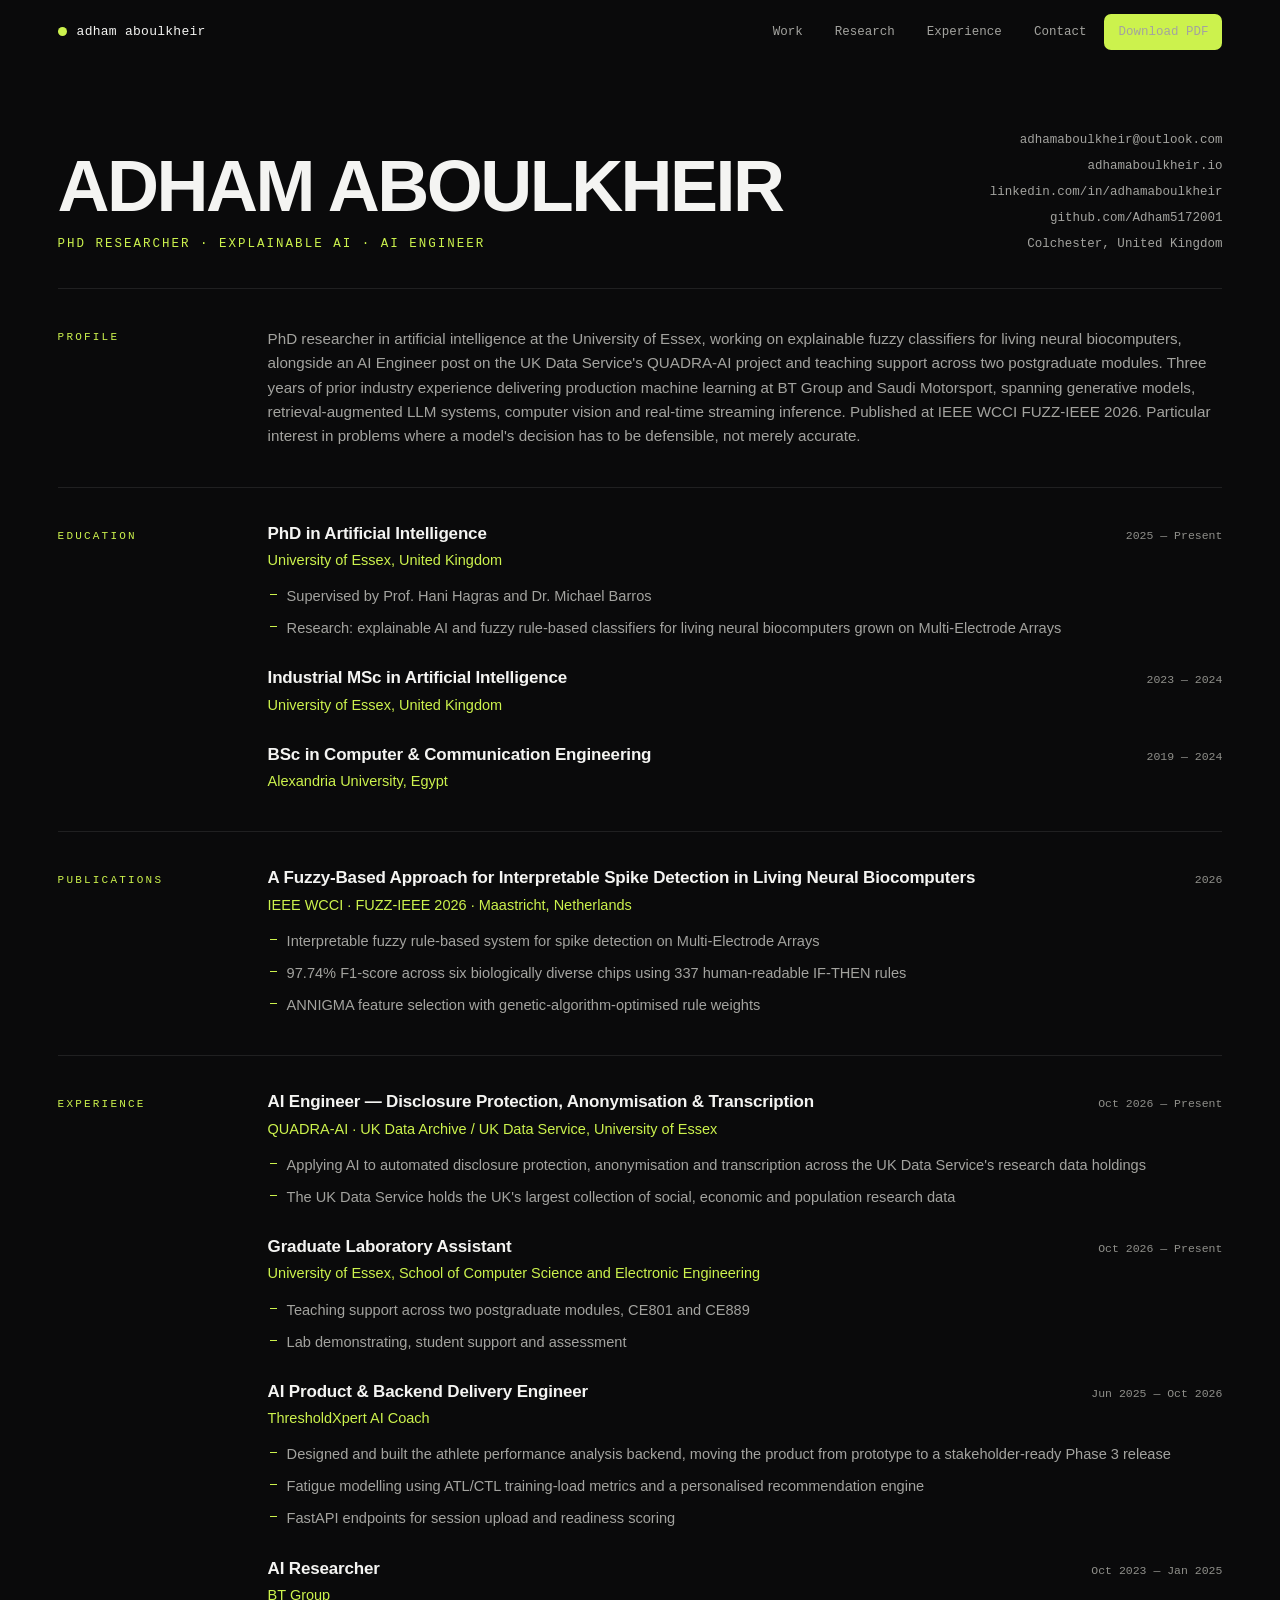
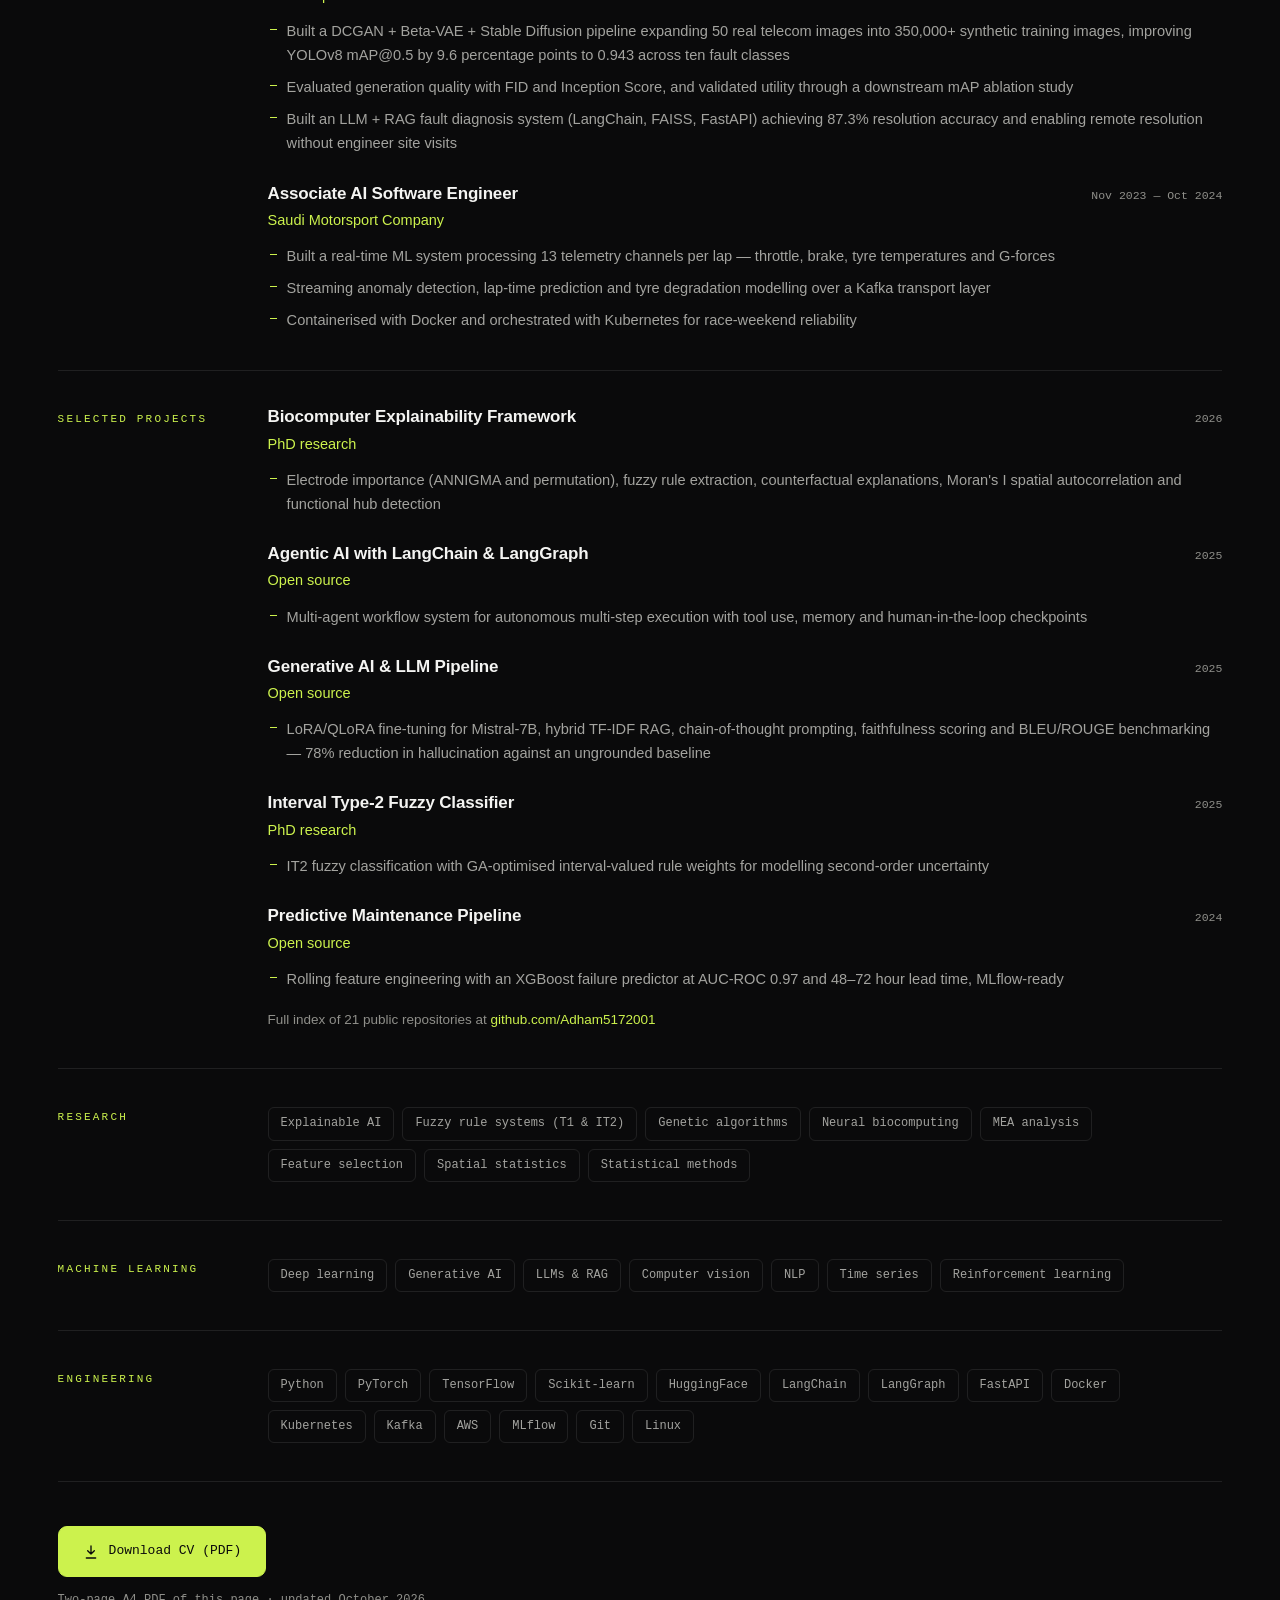
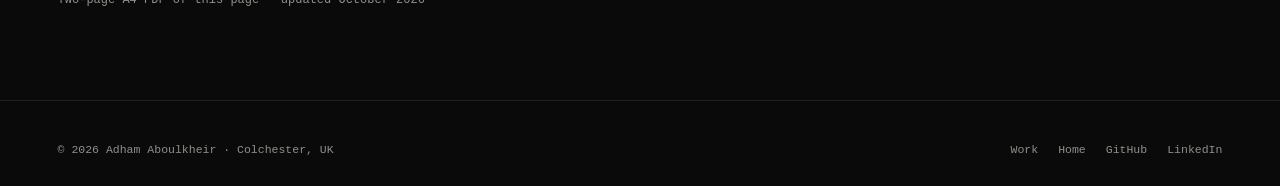
==== commit 66416923: "Correct undergraduate degree to BSc (site + CV PDF)" ====
--- a/cv.html
+++ b/cv.html
@@ -79,7 +79,7 @@
         <div class="org">University of Essex, United Kingdom</div>
       </div>
       <div class="cv__entry">
-        <div class="top"><h3>BA in Computer &amp; Communication Engineering</h3><span class="when">2019 — 2024</span></div>
+        <div class="top"><h3>BSc in Computer &amp; Communication Engineering</h3><span class="when">2019 — 2024</span></div>
         <div class="org">Alexandria University, Egypt</div>
       </div>
     </div>
--- a/assets/style.css
+++ b/assets/style.css
@@ -13,7 +13,7 @@
   /* ink */
   --ink:#f4f4f2;
   --ink-2:#a3a39f;
-  --ink-3:#6e6e6b;
+  --ink-3:#8f8f8a;
 
   /* accent */
   --acid:#ccf24d;
@@ -62,8 +62,8 @@
    ============================================================ */
 .label{
   display:inline-flex;align-items:center;gap:12px;
-  font-family:var(--mono);font-size:11px;letter-spacing:.24em;
-  text-transform:uppercase;color:var(--ink-3);
+  font-family:var(--mono);font-size:12px;letter-spacing:.22em;
+  text-transform:uppercase;color:var(--ink-2);
 }
 .label::before{content:"";width:26px;height:1px;background:var(--acid);flex:none}
 .label .idx{color:var(--acid)}
@@ -153,7 +153,7 @@
 .hero__meta div{padding:24px var(--gutter) 26px;border-left:1px solid var(--hair)}
 .hero__meta div:first-child{border-left:0}
 .hero__meta b{display:block;font-family:var(--display);font-weight:800;font-size:clamp(20px,2.5vw,32px);letter-spacing:-.03em;color:var(--ink)}
-.hero__meta span{display:block;margin-top:6px;font-family:var(--mono);font-size:10.5px;letter-spacing:.16em;text-transform:uppercase;color:var(--ink-3)}
+.hero__meta span{display:block;margin-top:6px;font-family:var(--mono);font-size:11px;letter-spacing:.16em;text-transform:uppercase;color:var(--ink-3)}
 
 /* ticker */
 .ticker{position:relative;z-index:2;border-block:1px solid var(--hair);overflow:hidden;background:var(--bg-elev);padding:13px 0}
@@ -202,10 +202,10 @@
 .row:hover .row__title{color:var(--acid)}
 .row__sub{margin-top:10px;color:var(--ink-2);font-size:14.5px;max-width:72ch;line-height:1.6}
 .row__tags{display:flex;flex-wrap:wrap;gap:7px;margin-top:14px}
-.chip{font-family:var(--mono);font-size:10.5px;letter-spacing:.06em;padding:4px 9px;border:1px solid var(--hair);border-radius:5px;color:var(--ink-3)}
+.chip{font-family:var(--mono);font-size:11px;letter-spacing:.06em;padding:4px 9px;border:1px solid var(--hair);border-radius:5px;color:var(--ink-3)}
 .row__metric{position:relative;text-align:right}
 .row__metric b{display:block;font-family:var(--display);font-weight:800;font-size:clamp(19px,2.1vw,26px);letter-spacing:-.03em;color:var(--acid)}
-.row__metric span{display:block;margin-top:5px;font-family:var(--mono);font-size:10px;letter-spacing:.13em;text-transform:uppercase;color:var(--ink-3)}
+.row__metric span{display:block;margin-top:5px;font-family:var(--mono);font-size:11px;letter-spacing:.13em;text-transform:uppercase;color:var(--ink-3)}
 .row__go{position:relative;display:grid;place-items:center;width:44px;height:44px;border:1px solid var(--hair);border-radius:50%;color:var(--ink-2);transition:.35s var(--ease)}
 .row:hover .row__go{background:var(--acid);border-color:var(--acid);color:#0a0a0b;transform:rotate(45deg)}
 .row__go svg{width:16px;height:16px}
@@ -273,13 +273,20 @@
 /* ============================================================
    contact
    ============================================================ */
-.contact{display:grid;grid-template-columns:repeat(auto-fit,minmax(255px,1fr));gap:14px;margin-top:52px}
-.ccard{display:flex;align-items:center;gap:16px;padding:22px;border:1px solid var(--hair);border-radius:12px;background:var(--bg-elev);transition:.28s var(--ease)}
-.ccard:hover{border-color:var(--acid);transform:translateY(-3px);background:var(--bg-elev-2)}
-.ccard__ico{width:42px;height:42px;flex:none;display:grid;place-items:center;border-radius:10px;background:rgba(204,242,77,.1);color:var(--acid)}
-.ccard__ico svg{width:19px;height:19px}
-.ccard b{display:block;font-family:var(--mono);font-size:10px;letter-spacing:.18em;text-transform:uppercase;color:var(--ink-3);font-weight:400}
-.ccard span{display:block;margin-top:4px;font-size:14.5px;color:var(--ink);word-break:break-word}
+.contact{display:grid;grid-template-columns:repeat(auto-fit,minmax(260px,1fr));gap:14px;margin-top:52px}
+.ccard{position:relative;display:flex;flex-direction:column;min-height:176px;padding:22px 22px 24px;border:1px solid var(--hair);border-radius:16px;background:var(--bg-elev);overflow:hidden;transition:border-color .35s var(--ease),transform .35s var(--ease),background .35s var(--ease)}
+.ccard::after{content:"";position:absolute;inset:auto -40% -60% auto;width:180px;height:180px;border-radius:50%;background:radial-gradient(circle,rgba(204,242,77,.14),transparent 65%);opacity:0;transition:opacity .45s var(--ease);pointer-events:none}
+.ccard:hover{border-color:rgba(204,242,77,.5);transform:translateY(-4px);background:var(--bg-elev-2)}
+.ccard:hover::after{opacity:1}
+.ccard__top{display:flex;align-items:flex-start;justify-content:space-between;margin-bottom:auto;padding-bottom:26px}
+.ccard__ico{display:grid;place-items:center;width:48px;height:48px;flex:none;border-radius:13px;border:1px solid rgba(204,242,77,.28);background:rgba(204,242,77,.07);color:var(--acid);transition:background .35s var(--ease),color .35s var(--ease),border-color .35s var(--ease),transform .35s var(--ease)}
+.ccard__ico svg{width:22px;height:22px}
+.ccard:hover .ccard__ico{background:var(--acid);border-color:var(--acid);color:#0a0a0b;transform:rotate(-6deg)}
+.ccard__arw{display:grid;place-items:center;width:32px;height:32px;border-radius:50%;border:1px solid var(--hair);color:var(--ink-2);transition:transform .4s var(--ease),color .3s,border-color .3s}
+.ccard__arw svg{width:15px;height:15px}
+.ccard:hover .ccard__arw{color:var(--acid);border-color:rgba(204,242,77,.5);transform:translate(3px,-3px)}
+.ccard__label{display:block;font-family:var(--mono);font-size:11px;letter-spacing:.2em;text-transform:uppercase;color:var(--ink-3)}
+.ccard__value{display:block;margin-top:7px;font-size:16px;font-weight:500;line-height:1.35;color:var(--ink);overflow-wrap:break-word}
 
 /* ============================================================
    footer
@@ -302,11 +309,11 @@
 .cs-metrics div{padding:26px 24px;border-left:1px solid var(--hair)}
 .cs-metrics div:first-child{border-left:0;padding-left:0}
 .cs-metrics b{display:block;font-family:var(--display);font-weight:800;font-size:clamp(24px,3vw,38px);letter-spacing:-.035em;color:var(--acid)}
-.cs-metrics span{display:block;margin-top:7px;font-family:var(--mono);font-size:10.5px;letter-spacing:.15em;text-transform:uppercase;color:var(--ink-3)}
+.cs-metrics span{display:block;margin-top:7px;font-family:var(--mono);font-size:11px;letter-spacing:.15em;text-transform:uppercase;color:var(--ink-3)}
 
 .cs-body{padding-block:clamp(64px,8vw,110px);display:grid;grid-template-columns:minmax(0,1fr) 250px;gap:clamp(40px,6vw,90px);align-items:start}
 .cs-toc{position:sticky;top:100px;font-family:var(--mono);font-size:12px;display:grid;gap:2px}
-.cs-toc b{display:block;font-weight:400;font-size:10.5px;letter-spacing:.2em;text-transform:uppercase;color:var(--ink-3);margin-bottom:12px}
+.cs-toc b{display:block;font-weight:400;font-size:11px;letter-spacing:.2em;text-transform:uppercase;color:var(--ink-3);margin-bottom:12px}
 .cs-toc a{padding:7px 12px;border-left:1px solid var(--hair);color:var(--ink-3);transition:.22s}
 .cs-toc a:hover,.cs-toc a.active{color:var(--acid);border-left-color:var(--acid)}
 
@@ -325,7 +332,7 @@
 .prose a:not(.btn){color:var(--acid);border-bottom:1px solid rgba(204,242,77,.35)}
 
 .callout{margin-top:28px;border-left:2px solid var(--acid);background:rgba(204,242,77,.045);padding:20px 24px;border-radius:0 10px 10px 0}
-.callout b{display:block;font-family:var(--mono);font-size:10.5px;letter-spacing:.18em;text-transform:uppercase;color:var(--acid);margin-bottom:9px;font-weight:400}
+.callout b{display:block;font-family:var(--mono);font-size:11px;letter-spacing:.18em;text-transform:uppercase;color:var(--acid);margin-bottom:9px;font-weight:400}
 .callout p{margin-top:0;font-size:15px}
 
 .figure{margin-top:34px;margin-inline:0;border:1px solid var(--hair);border-radius:12px;overflow:hidden;background:var(--bg-elev)}
@@ -335,6 +342,11 @@
   .figure--svg{width:min(112%,calc(74ch + 90px));margin-left:calc((min(112%,74ch + 90px) - 100%) / -2)}
 }
 .figure--svg figcaption{border-top:1px solid var(--hair)}
+.figure__scroll{overflow-x:auto;-webkit-overflow-scrolling:touch;scrollbar-width:thin}
+@media(max-width:760px){.figure__scroll svg{min-width:720px}}
+/* Figures still awaiting real data are hidden rather than shown as empty boxes.
+   Delete this rule once the plots are dropped in. */
+.figure:has(.figure__ph){display:none}
 .figure__ph{aspect-ratio:16/9;display:grid;place-items:center;text-align:center;padding:24px;color:var(--ink-3);font-family:var(--mono);font-size:12px;line-height:1.8;
   background-image:linear-gradient(var(--hair) 1px,transparent 1px),linear-gradient(90deg,var(--hair) 1px,transparent 1px);background-size:36px 36px}
 .figure figcaption{padding:14px 20px;border-top:1px solid var(--hair);font-family:var(--mono);font-size:11.5px;color:var(--ink-3)}
@@ -342,7 +354,7 @@
 .tbl-scroll{margin-top:28px;overflow-x:auto}
 .tbl{width:100%;border-collapse:collapse;font-size:14.5px;min-width:460px}
 .tbl th,.tbl td{text-align:left;padding:13px 16px;border-bottom:1px solid var(--hair)}
-.tbl th{font-family:var(--mono);font-size:10.5px;letter-spacing:.14em;text-transform:uppercase;color:var(--ink-3);font-weight:400}
+.tbl th{font-family:var(--mono);font-size:11px;letter-spacing:.14em;text-transform:uppercase;color:var(--ink-3);font-weight:400}
 .tbl td{color:var(--ink-2)}
 .tbl td:first-child{color:var(--ink)}
 .tbl tbody tr:hover{background:rgba(255,255,255,.025)}
@@ -351,7 +363,7 @@
 .nextprev a{padding:44px var(--gutter);transition:background .3s}
 .nextprev a:hover{background:var(--bg-elev)}
 .nextprev a+a{border-left:1px solid var(--hair);text-align:right}
-.nextprev small{font-family:var(--mono);font-size:10.5px;letter-spacing:.18em;text-transform:uppercase;color:var(--ink-3)}
+.nextprev small{font-family:var(--mono);font-size:11px;letter-spacing:.18em;text-transform:uppercase;color:var(--ink-3)}
 .nextprev strong{display:block;margin-top:10px;font-family:var(--display);font-weight:700;font-size:clamp(18px,2.2vw,26px);letter-spacing:-.03em}
 .nextprev a:hover strong{color:var(--acid)}
 
@@ -441,8 +453,3 @@
   .wrap{padding:0;max-width:none}
   @page{margin:14mm}
 }
-
-
-/* Figures still awaiting real data are hidden rather than shown as empty boxes.
-   Delete this rule once the plots are dropped in. */
-.figure:has(.figure__ph){display:none}
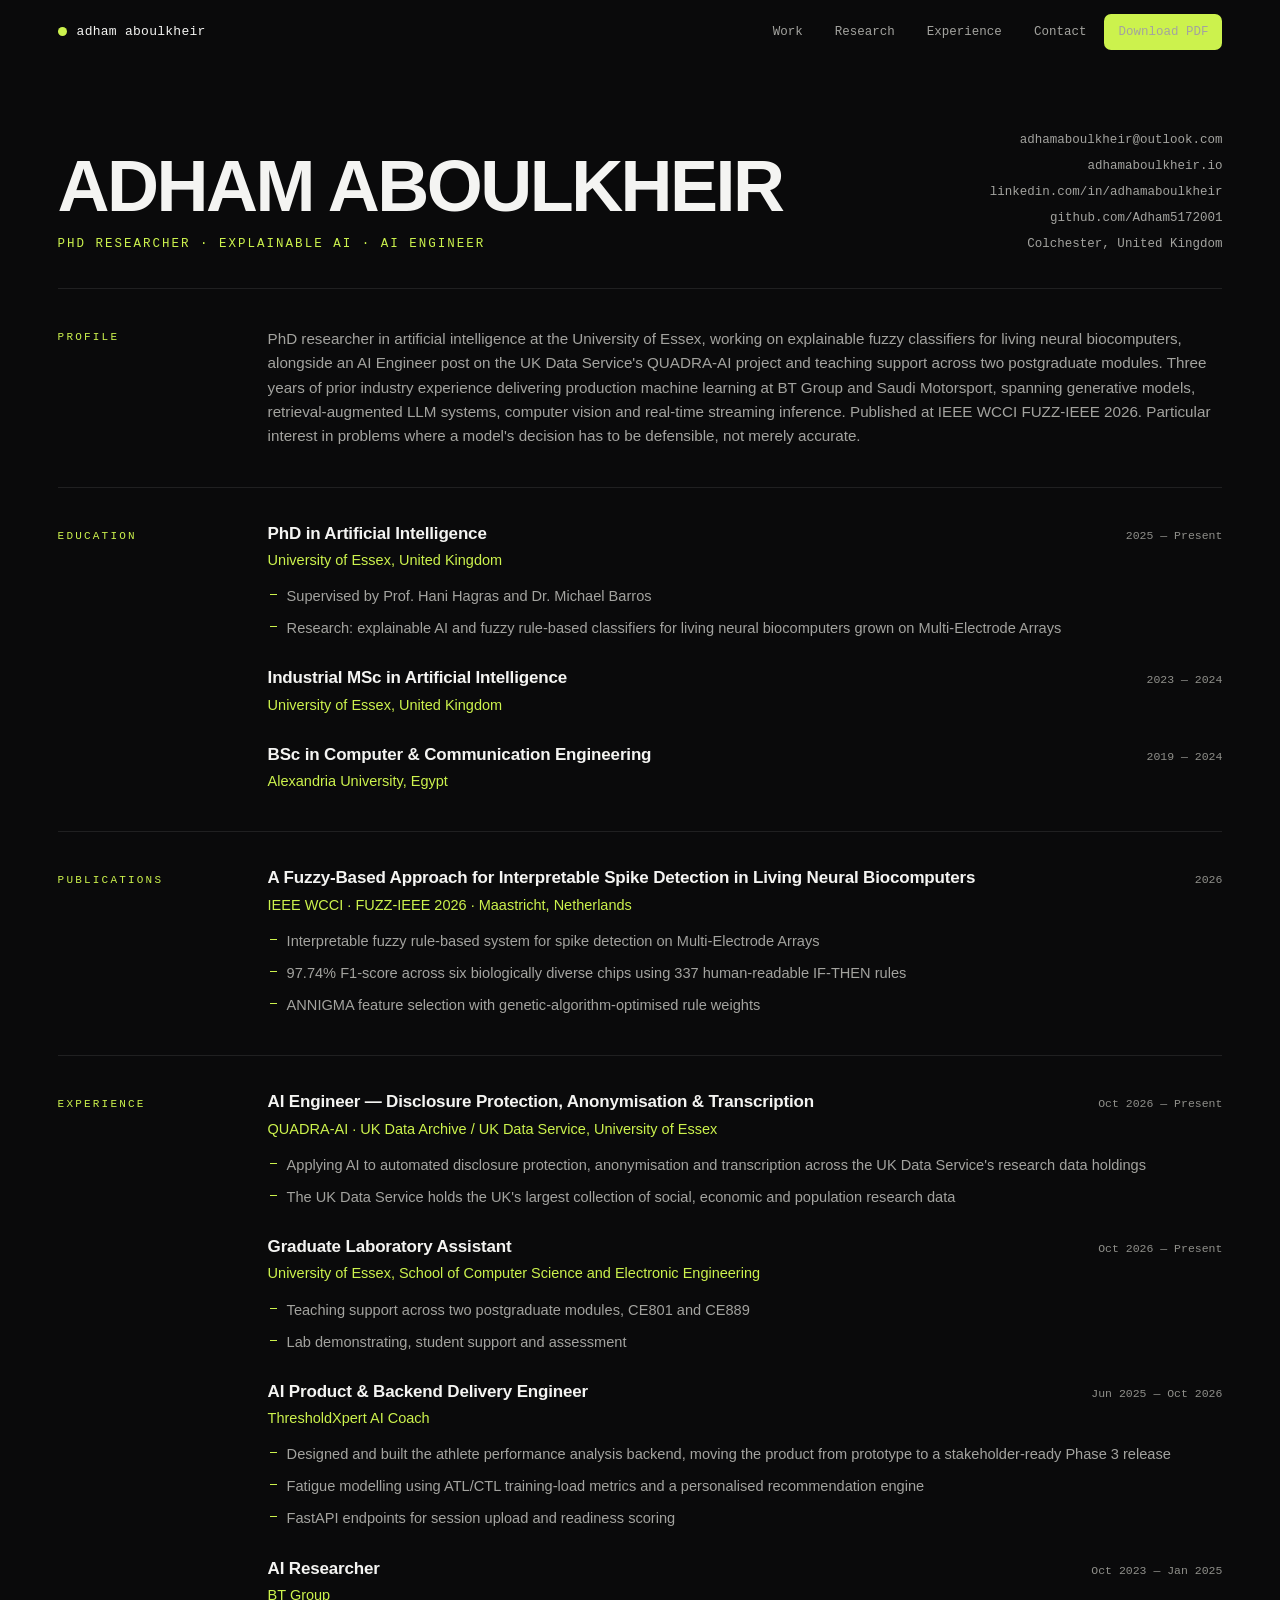
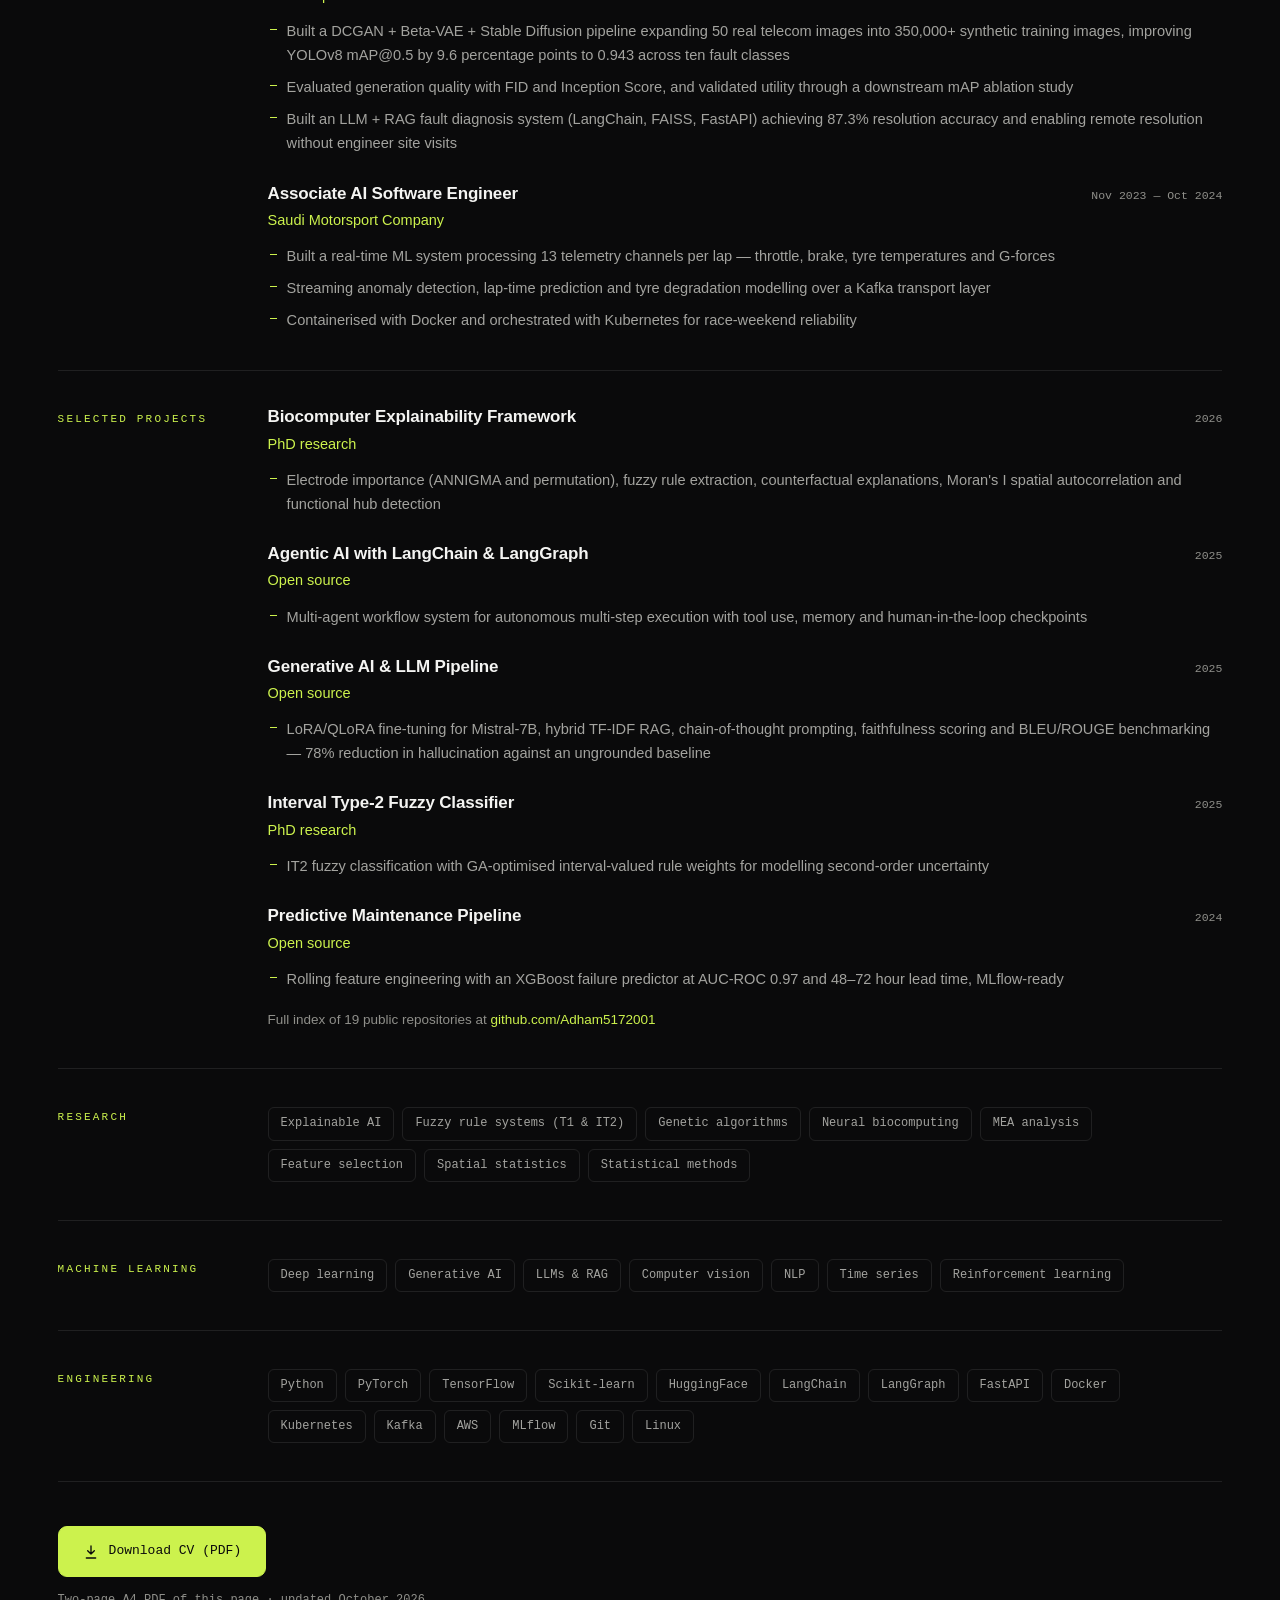
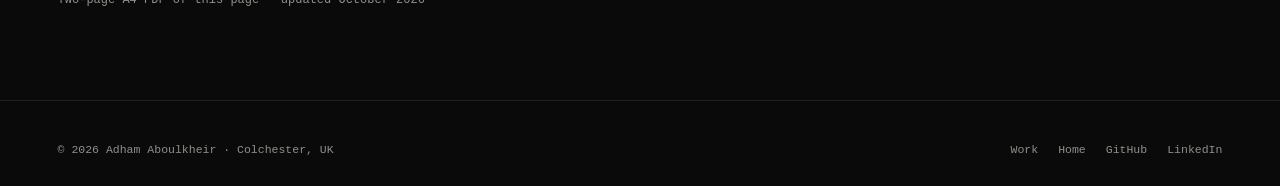
==== commit 57a7d584: "Remove links to private PhD repos; update repo counts and CV PDF" ====
--- a/cv.html
+++ b/cv.html
@@ -184,7 +184,7 @@
         <div class="org">Open source</div>
         <ul><li>Rolling feature engineering with an XGBoost failure predictor at AUC-ROC 0.97 and 48–72 hour lead time, MLflow-ready</li></ul>
       </div>
-      <p style="margin-top:18px;color:var(--ink-3);font-size:13.5px">Full index of 21 public repositories at <a href="https://github.com/Adham5172001" style="color:var(--acid)">github.com/Adham5172001</a></p>
+      <p style="margin-top:18px;color:var(--ink-3);font-size:13.5px">Full index of 19 public repositories at <a href="https://github.com/Adham5172001" style="color:var(--acid)">github.com/Adham5172001</a></p>
     </div>
   </section>
 
